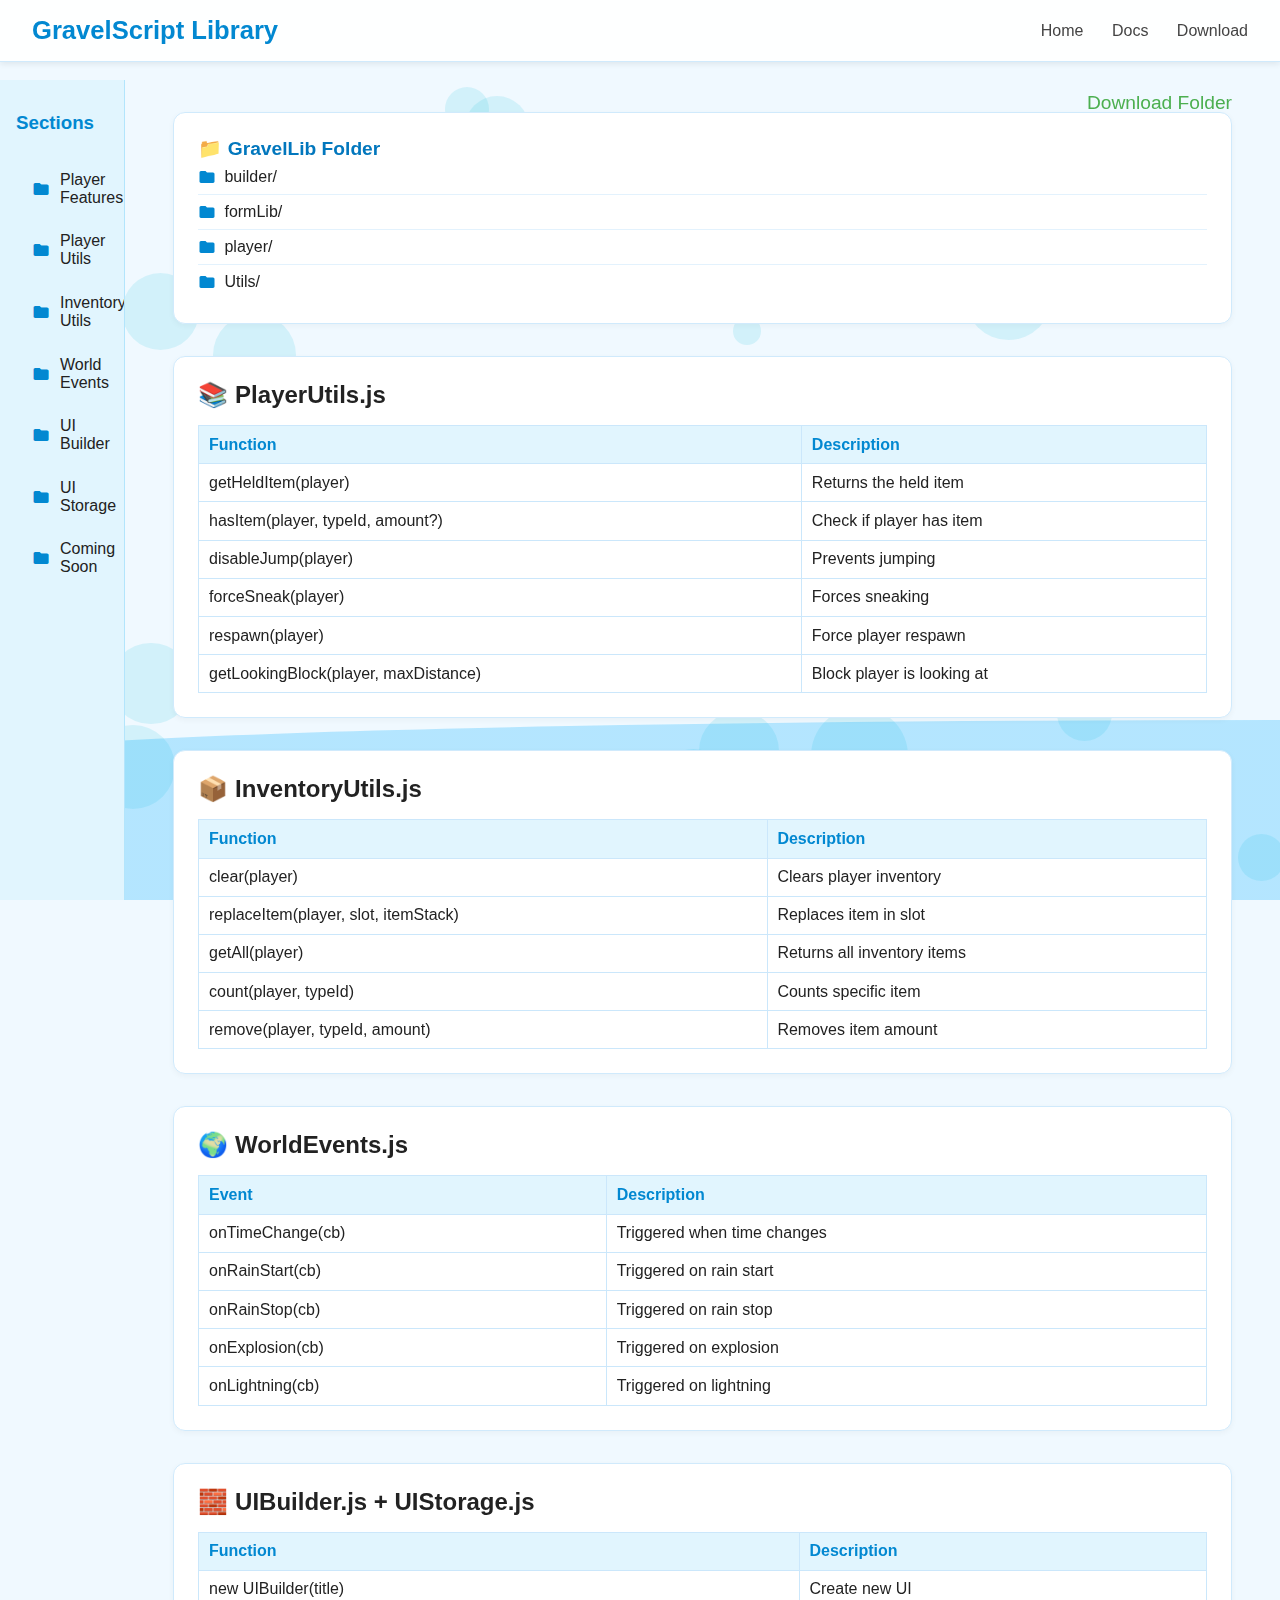
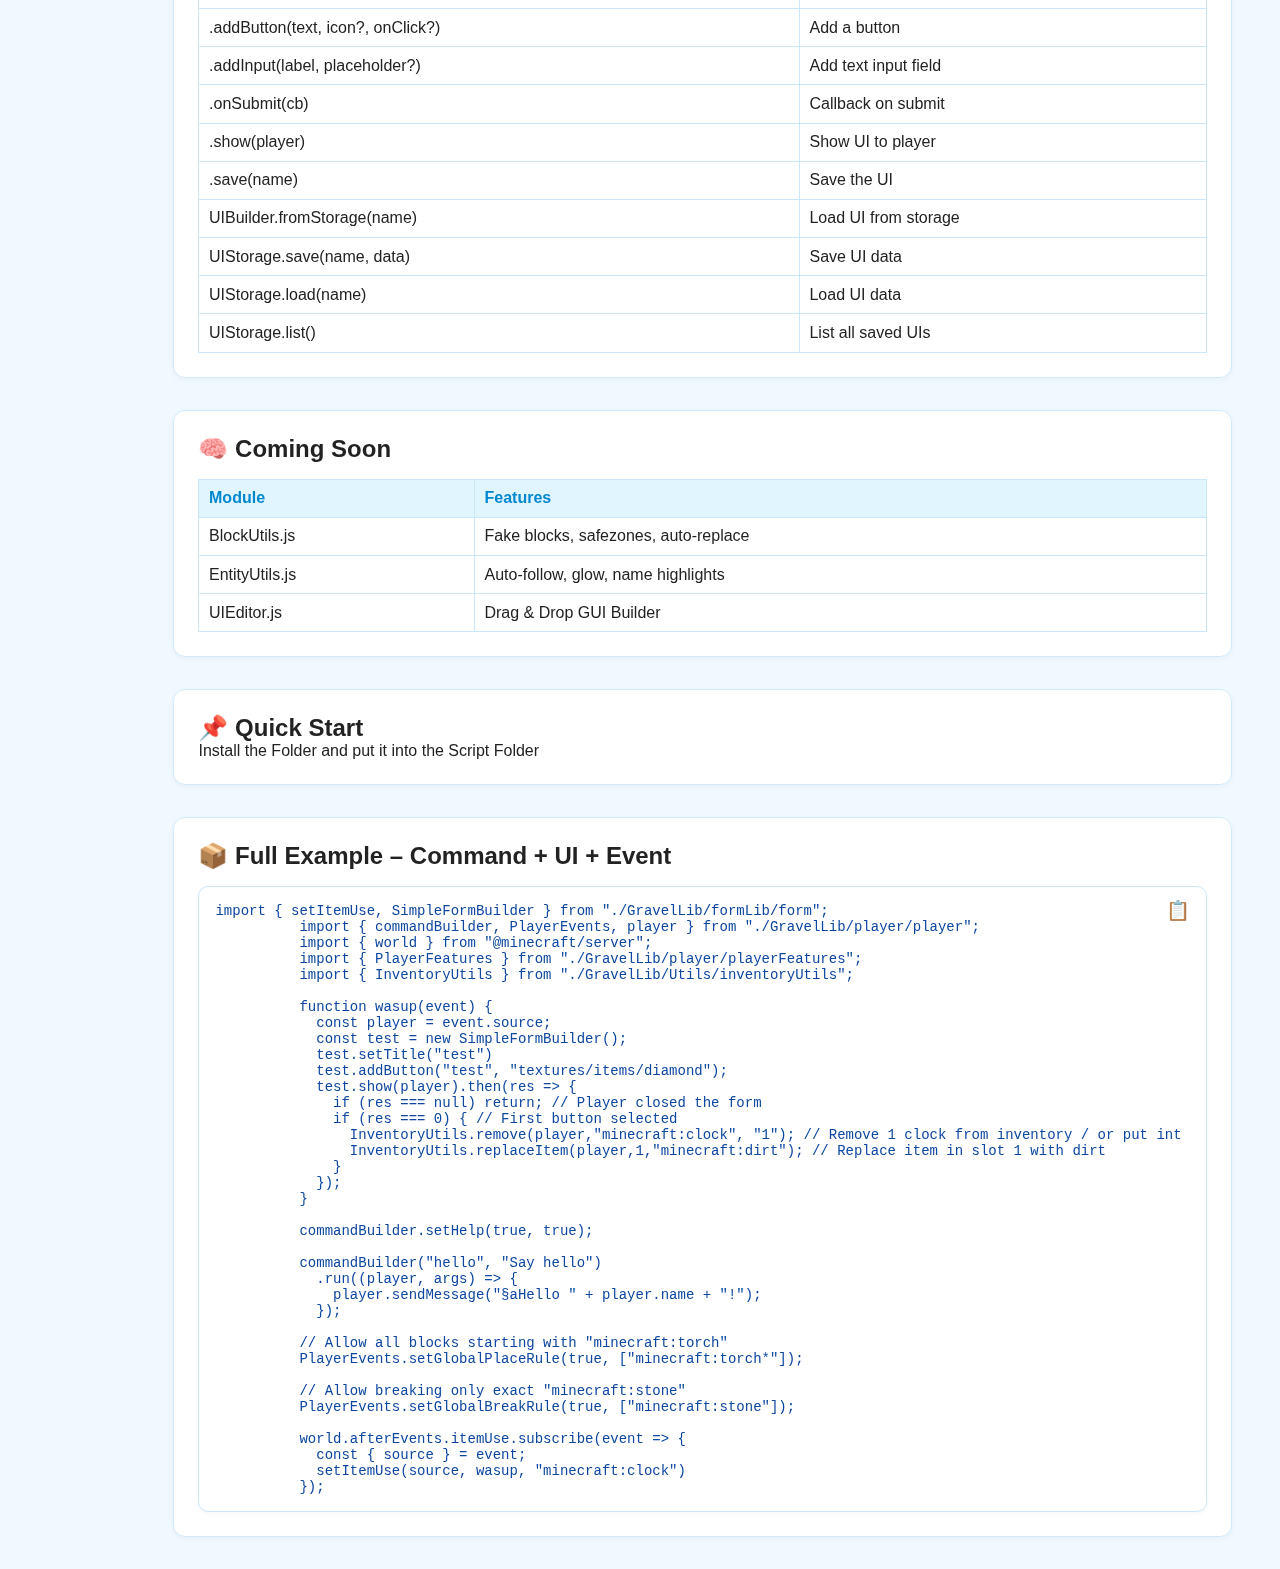
==== index.html @ 739c8660 "Add files via upload" ====
<!DOCTYPE html>
<html lang="en">
<head>
  <meta charset="UTF-8" />
  <meta name="viewport" content="width=device-width, initial-scale=1.0" />
  <title>GravelScript Docs</title>
  <link href="https://fonts.googleapis.com/icon?family=Material+Icons" rel="stylesheet">
  <style>
* {
  margin: 0;
  padding: 0;
  box-sizing: border-box;
}
body {
  font-family: 'Segoe UI', sans-serif;
  background: #f0f9ff;
  color: #222;
  overflow-x: hidden;
  position: relative;
}
body::after {
  content: "";
  position: fixed;
  bottom: 0;
  left: 0;
  height: 180px;
  width: 200%;
  background: radial-gradient(circle at 50% 0%, #00aeff 15%, #00aeff 70%);
  animation: waveLoopReverse 18s linear infinite;
  z-index: 0;
  opacity: 0.25;
  pointer-events: none;
}

@keyframes waveLoopReverse {
  0% { transform: translateX(0); }
  100% { transform: translateX(-50%); }
}

body::before {
  top: 0;
  border-bottom-left-radius: 100% 40%;
  border-bottom-right-radius: 100% 40%;
}
body::after {
  bottom: 0;
  border-top-left-radius: 100% 40%;
  border-top-right-radius: 100% 40%;
  animation-direction: reverse;
}

@keyframes waveMove {
  0% { transform: translateX(0); }
  100% { transform: translateX(-100%); }
}

header {
  position: fixed;
  width: 100%;
  top: 0;
  left: 0;
  z-index: 1000;
  background: #ffffffee;
  backdrop-filter: blur(12px);
  display: flex;
  justify-content: space-between;
  align-items: center;
  padding: 1rem 2rem;
  box-shadow: 0 2px 6px rgba(0,0,0,0.08);
  border-bottom: 1px solid #d0eafc;
}
header h1 {
  font-size: 1.6rem;
  color: #0288d1;
}
nav a {
  color: #444;
  margin-left: 1.5rem;
  text-decoration: none;
  font-weight: 500;
}
nav a:hover {
  color: #0288d1;
}
.layout {
  display: flex;
  margin-top: 80px;
  position: relative;
  z-index: 1;
}
.sidebar {
  width: 260px;
  background: #e1f5fe;
  padding: 2rem 1rem;
  border-right: 1px solid #b3e5fc;
  height: calc(100vh - 80px);
  position: sticky;
  top: 80px;
  overflow-y: auto;
}
.sidebar h3 {
  color: #0288d1;
  margin-bottom: 1.5rem;
}
.sidebar ul {
  list-style: none;
}
.sidebar li {
  padding: 0.8rem 1rem;
  border-radius: 8px;
  cursor: pointer;
  display: flex;
  align-items: center;
  gap: 10px;
  transition: background 0.2s;
}
.sidebar li:hover {
  background: #b3e5fc;
  color: #01579b;
}
.material-icons {
  font-size: 18px;
  color: #0288d1;
}
.content {
  flex: 1;
  padding: 2rem 3rem;
  display: grid;
  gap: 2rem;
}
.repo-box, .docs-section {
  background: #ffffff;
  border: 1px solid #d0eafc;
  border-radius: 12px;
  padding: 1.5rem;
  box-shadow: 0 2px 6px rgba(0,0,0,0.04);
}
.repo-header h2 {
  font-size: 1.2rem;
  color: #0277bd;
}
.entry {
  display: flex;
  justify-content: space-between;
  align-items: center;
  padding: 0.5rem 0;
  border-bottom: 1px solid #e3f2fd;
}
.entry:last-child {
  border-bottom: none;
}
.entry span {
  display: flex;
  align-items: center;
  gap: 8px;
}
.entry i {
  color: #0288d1;
}

.download {
  background: linear-gradient(to right, #29b6f6, #0288d1);
  color: white;
  border: none;
  border-radius: 6px;
  padding: 0.5rem 1rem;
  font-weight: bold;
  cursor: pointer;
}
.download:hover {
  background: linear-gradient(to right, #0288d1, #29b6f6);
}
table {
  width: 100%;
  border-collapse: collapse;
  margin-top: 1rem;
}
table, th, td {
  border: 1px solid #cbe7fb;
}
th, td {
  padding: 0.6rem;
  text-align: left;
}
th {
  background: #e1f5fe;
  color: #0288d1;
}
.code-box {
  background: #ffffff;
  border: 1px solid #cbe7fb;
  border-radius: 10px;
  padding: 1rem;
  margin-top: 1rem;
  font-family: Consolas, monospace;
  overflow-x: auto;
  position: relative;
  box-shadow: 0 2px 5px rgba(0,0,0,0.03);
}

.code-box code {
  font-size: 14px;
  color: #0d47a1;
}

.copy-btn,
.download-btn {
  position: absolute;
  top: 0.5rem;
  background: transparent;
  border: none;
  font-size: 1.2rem;
  cursor: pointer;
  padding: 4px 8px;
  border-radius: 4px;
  transition: background 0.2s ease, color 0.2s ease;
}

.copy-btn {
  right: 0.5rem;
  color: #0288d1;
}

.copy-btn:hover {
  background: #e0f7fa;
  color: #01579b;
}

.download-btn {
  right: 2.5rem;
  color: #4caf50;
}

.download-btn:hover {
  background: #e8f5e9;
  color: #2e7d32;
}

.bubble {
  position: absolute;
  border-radius: 50%;
  background: rgba(0, 188, 212, 0.12);
  animation: float 30s infinite ease-in-out;
  pointer-events: none;
  z-index: 0;
}
@keyframes float {
  0% { transform: translateY(0) scale(1); opacity: 0.1; }
  50% { transform: translateY(-300px) scale(1.1); opacity: 0.3; }
  100% { transform: translateY(0) scale(1); opacity: 0.1; }
}

  </style>
</head>
<body>
    <script>
        function copyToClipboard(text) {
          navigator.clipboard.writeText(text).then(() => {
            alert("Copied to clipboard");
          });
        }
      </script>
      
  <header>
    <h1>GravelScript Library</h1>
    <nav>
      <a href="#">Home</a>
      <a href="#">Docs</a>
      <a href="#">Download</a>
    </nav>
  </header>
  <div class="layout">
    <aside class="sidebar">
      <h3>Sections</h3>
      <ul>
        <li><i class="material-icons">folder</i> Player Features</li>
        <li><i class="material-icons">folder</i> Player Utils</li>
        <li><i class="material-icons">folder</i> Inventory Utils</li>
        <li><i class="material-icons">folder</i> World Events</li>
        <li><i class="material-icons">folder</i> UI Builder</li>
        <li><i class="material-icons">folder</i> UI Storage</li>
        <li><i class="material-icons">folder</i> Coming Soon</li>
      </ul>
    </aside>
    <main class="content">
      <section class="repo-box">
        <div class="repo-header">
          <h2>📁 GravelLib Folder</h2>
          <a href="./GravelLib.zip" download><button class="download-btn">Download Folder</button></a>
        </div>
        <div class="entry"><span><i class="material-icons">folder</i> builder/</span></div>
        <div class="entry"><span><i class="material-icons">folder</i> formLib/</span></div>
        <div class="entry"><span><i class="material-icons">folder</i> player/</span></div>
        <div class="entry"><span><i class="material-icons">folder</i> Utils/</span></div>
       
      </section>
      <section class="docs-section">
        <h2>📚 PlayerUtils.js</h2>
        <table>
          <tr><th>Function</th><th>Description</th></tr>
          <tr><td>getHeldItem(player)</td><td>Returns the held item</td></tr>
          <tr><td>hasItem(player, typeId, amount?)</td><td>Check if player has item</td></tr>
          <tr><td>disableJump(player)</td><td>Prevents jumping</td></tr>
          <tr><td>forceSneak(player)</td><td>Forces sneaking</td></tr>
          <tr><td>respawn(player)</td><td>Force player respawn</td></tr>
          <tr><td>getLookingBlock(player, maxDistance)</td><td>Block player is looking at</td></tr>
        </table>
      </section>

      <section class="docs-section">
        <h2>📦 InventoryUtils.js</h2>
        <table>
          <tr><th>Function</th><th>Description</th></tr>
          <tr><td>clear(player)</td><td>Clears player inventory</td></tr>
          <tr><td>replaceItem(player, slot, itemStack)</td><td>Replaces item in slot</td></tr>
          <tr><td>getAll(player)</td><td>Returns all inventory items</td></tr>
          <tr><td>count(player, typeId)</td><td>Counts specific item</td></tr>
          <tr><td>remove(player, typeId, amount)</td><td>Removes item amount</td></tr>
        </table>
      </section>

      <section class="docs-section">
        <h2>🌍 WorldEvents.js</h2>
        <table>
          <tr><th>Event</th><th>Description</th></tr>
          <tr><td>onTimeChange(cb)</td><td>Triggered when time changes</td></tr>
          <tr><td>onRainStart(cb)</td><td>Triggered on rain start</td></tr>
          <tr><td>onRainStop(cb)</td><td>Triggered on rain stop</td></tr>
          <tr><td>onExplosion(cb)</td><td>Triggered on explosion</td></tr>
          <tr><td>onLightning(cb)</td><td>Triggered on lightning</td></tr>
        </table>
      </section>

      <section class="docs-section">
        <h2>🧱 UIBuilder.js + UIStorage.js</h2>
        <table>
          <tr><th>Function</th><th>Description</th></tr>
          <tr><td>new UIBuilder(title)</td><td>Create new UI</td></tr>
          <tr><td>.addButton(text, icon?, onClick?)</td><td>Add a button</td></tr>
          <tr><td>.addInput(label, placeholder?)</td><td>Add text input field</td></tr>
          <tr><td>.onSubmit(cb)</td><td>Callback on submit</td></tr>
          <tr><td>.show(player)</td><td>Show UI to player</td></tr>
          <tr><td>.save(name)</td><td>Save the UI</td></tr>
          <tr><td>UIBuilder.fromStorage(name)</td><td>Load UI from storage</td></tr>
          <tr><td>UIStorage.save(name, data)</td><td>Save UI data</td></tr>
          <tr><td>UIStorage.load(name)</td><td>Load UI data</td></tr>
          <tr><td>UIStorage.list()</td><td>List all saved UIs</td></tr>
        </table>
      </section>

      <section class="docs-section">
        <h2>🧠 Coming Soon</h2>
        <table>
          <tr><th>Module</th><th>Features</th></tr>
          <tr><td>BlockUtils.js</td><td>Fake blocks, safezones, auto-replace</td></tr>
          <tr><td>EntityUtils.js</td><td>Auto-follow, glow, name highlights</td></tr>
          <tr><td>UIEditor.js</td><td>Drag & Drop GUI Builder</td></tr>
        </table>
      </section>

      <section class="docs-section">
        <h2>📌 Quick Start</h2>
        <p>Install the Folder and put it into the Script Folder</p>
      </section>
        <section class="docs-section">
            <h2>📦 Full Example – Command + UI + Event</h2>
            <div class="code-box">
              <button class="copy-btn" onclick="copyToClipboard(document.getElementById('code-full-example').innerText)">📋</button>
              <pre><code id="code-full-example" class="language-javascript">import { setItemUse, SimpleFormBuilder } from "./GravelLib/formLib/form";
          import { commandBuilder, PlayerEvents, player } from "./GravelLib/player/player";
          import { world } from "@minecraft/server";
          import { PlayerFeatures } from "./GravelLib/player/playerFeatures";
          import { InventoryUtils } from "./GravelLib/Utils/inventoryUtils";
          
          function wasup(event) {
            const player = event.source; 
            const test = new SimpleFormBuilder();
            test.setTitle("test")
            test.addButton("test", "textures/items/diamond");
            test.show(player).then(res => {
              if (res === null) return; // Player closed the form
              if (res === 0) { // First button selected
                InventoryUtils.remove(player,"minecraft:clock", "1"); // Remove 1 clock from inventory / or put int 
                InventoryUtils.replaceItem(player,1,"minecraft:dirt"); // Replace item in slot 1 with dirt
              }
            });
          }
          
          commandBuilder.setHelp(true, true);
          
          commandBuilder("hello", "Say hello")
            .run((player, args) => {
              player.sendMessage("§aHello " + player.name + "!");
            });
          
          // Allow all blocks starting with "minecraft:torch"
          PlayerEvents.setGlobalPlaceRule(true, ["minecraft:torch*"]);
          
          // Allow breaking only exact "minecraft:stone"
          PlayerEvents.setGlobalBreakRule(true, ["minecraft:stone"]);
          
          world.afterEvents.itemUse.subscribe(event => {
            const { source } = event;
            setItemUse(source, wasup, "minecraft:clock")
          });</code></pre>
            </div>
          </section>
          
      <!-- Weitere Sections folgen -->
    </main>
  </div>
  <script>
    for (let i = 0; i < 30; i++) {
      const bubble = document.createElement('div');
      bubble.className = 'bubble';
      bubble.style.width = bubble.style.height = Math.random() * 80 + 20 + 'px';
      bubble.style.left = Math.random() * 100 + '%';
      bubble.style.top = Math.random() * 100 + 'vh';
      document.body.appendChild(bubble);
    }
  </script>
</body>
</html>
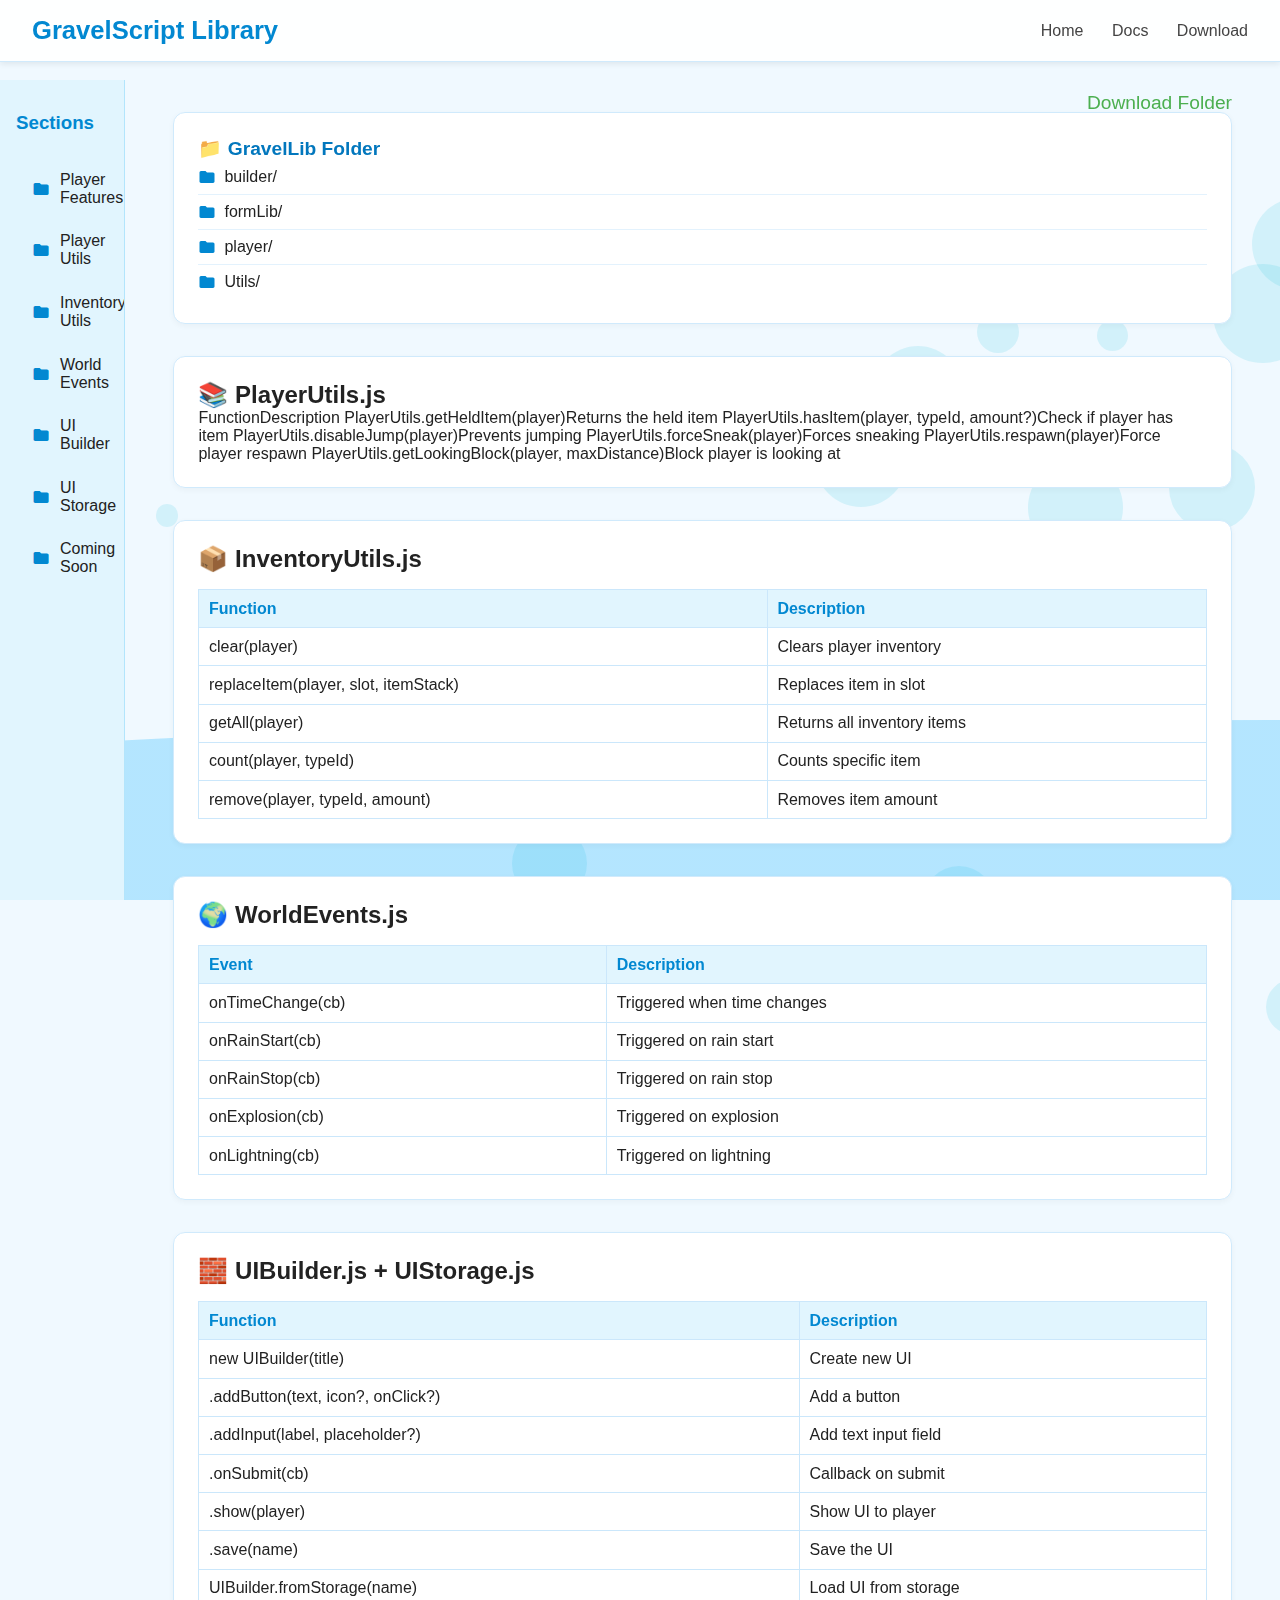
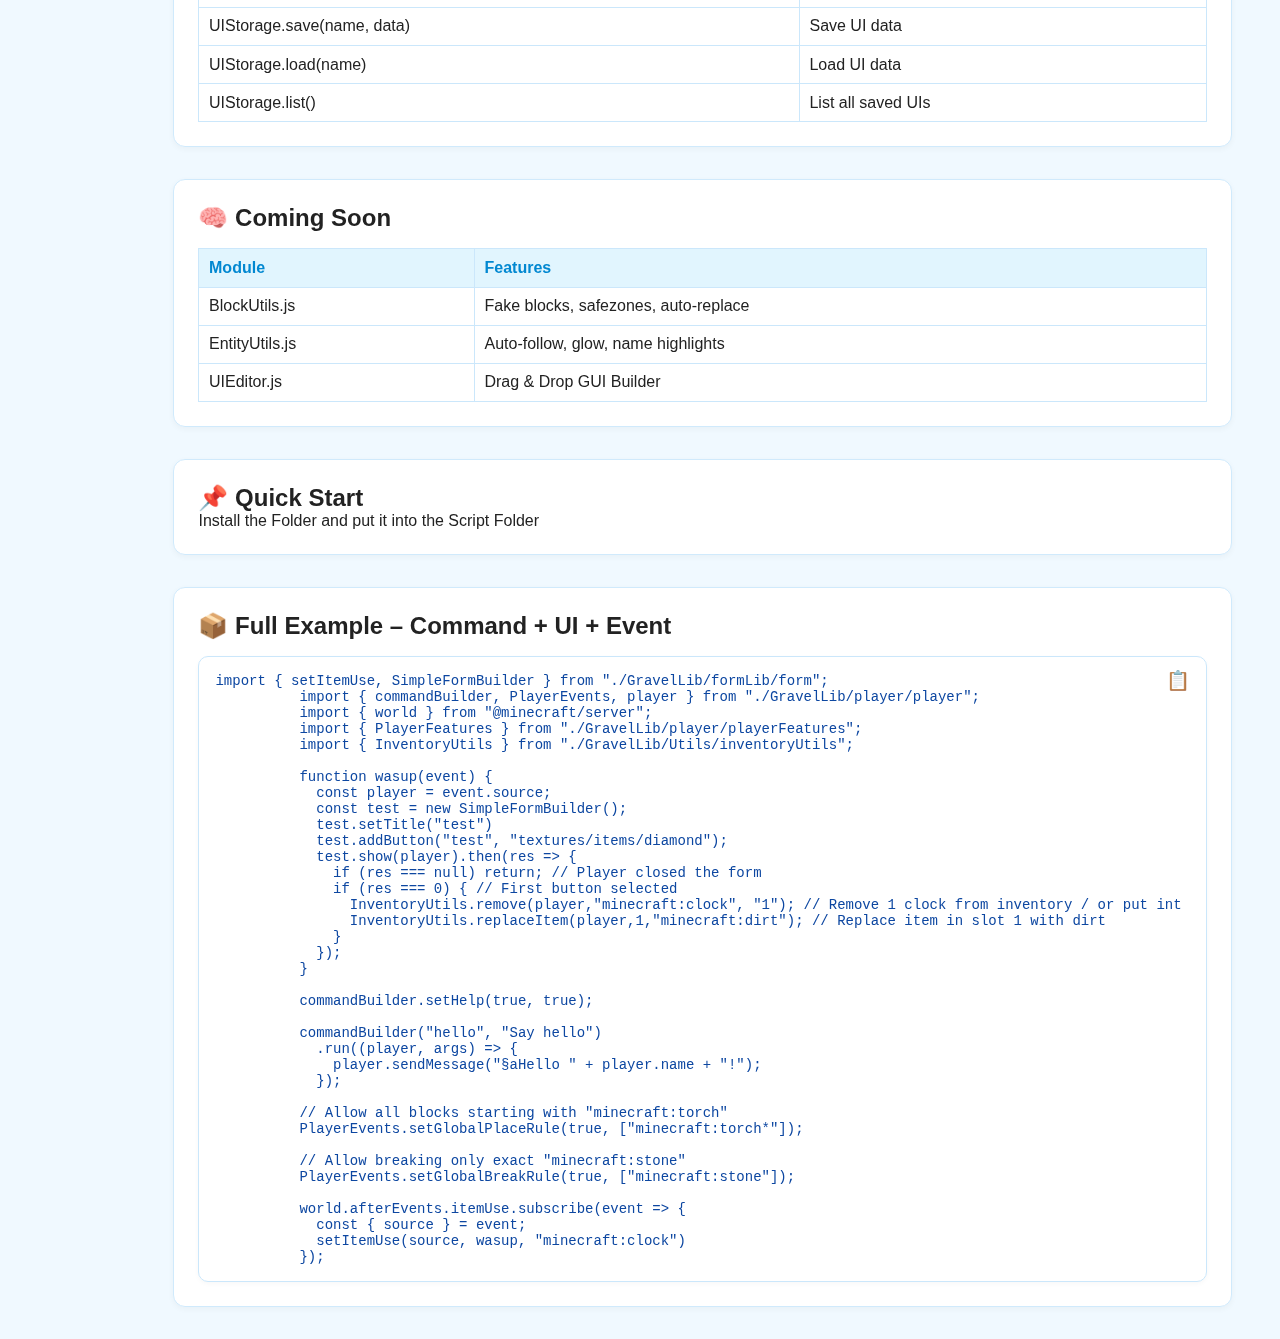
==== commit bddd97fa: "Update index.html" ====
--- a/index.html
+++ b/index.html
@@ -296,15 +296,13 @@
       </section>
       <section class="docs-section">
         <h2>📚 PlayerUtils.js</h2>
-        <table>
-          <tr><th>Function</th><th>Description</th></tr>
-          <tr><td>getHeldItem(player)</td><td>Returns the held item</td></tr>
-          <tr><td>hasItem(player, typeId, amount?)</td><td>Check if player has item</td></tr>
-          <tr><td>disableJump(player)</td><td>Prevents jumping</td></tr>
-          <tr><td>forceSneak(player)</td><td>Forces sneaking</td></tr>
-          <tr><td>respawn(player)</td><td>Force player respawn</td></tr>
-          <tr><td>getLookingBlock(player, maxDistance)</td><td>Block player is looking at</td></tr>
-        </table>
+ <tr><th>Function</th><th>Description</th></tr>
+          <tr><td>PlayerUtils.getHeldItem(player)</td><td>Returns the held item</td></tr>
+          <tr><td>PlayerUtils.hasItem(player, typeId, amount?)</td><td>Check if player has item</td></tr>
+          <tr><td>PlayerUtils.disableJump(player)</td><td>Prevents jumping</td></tr>
+          <tr><td>PlayerUtils.forceSneak(player)</td><td>Forces sneaking</td></tr>
+          <tr><td>PlayerUtils.respawn(player)</td><td>Force player respawn</td></tr>
+          <tr><td>PlayerUtils.getLookingBlock(player, maxDistance)</td><td>Block player is looking at</td></tr>
       </section>
 
       <section class="docs-section">
@@ -420,4 +418,4 @@
     }
   </script>
 </body>
-</html>+</html>
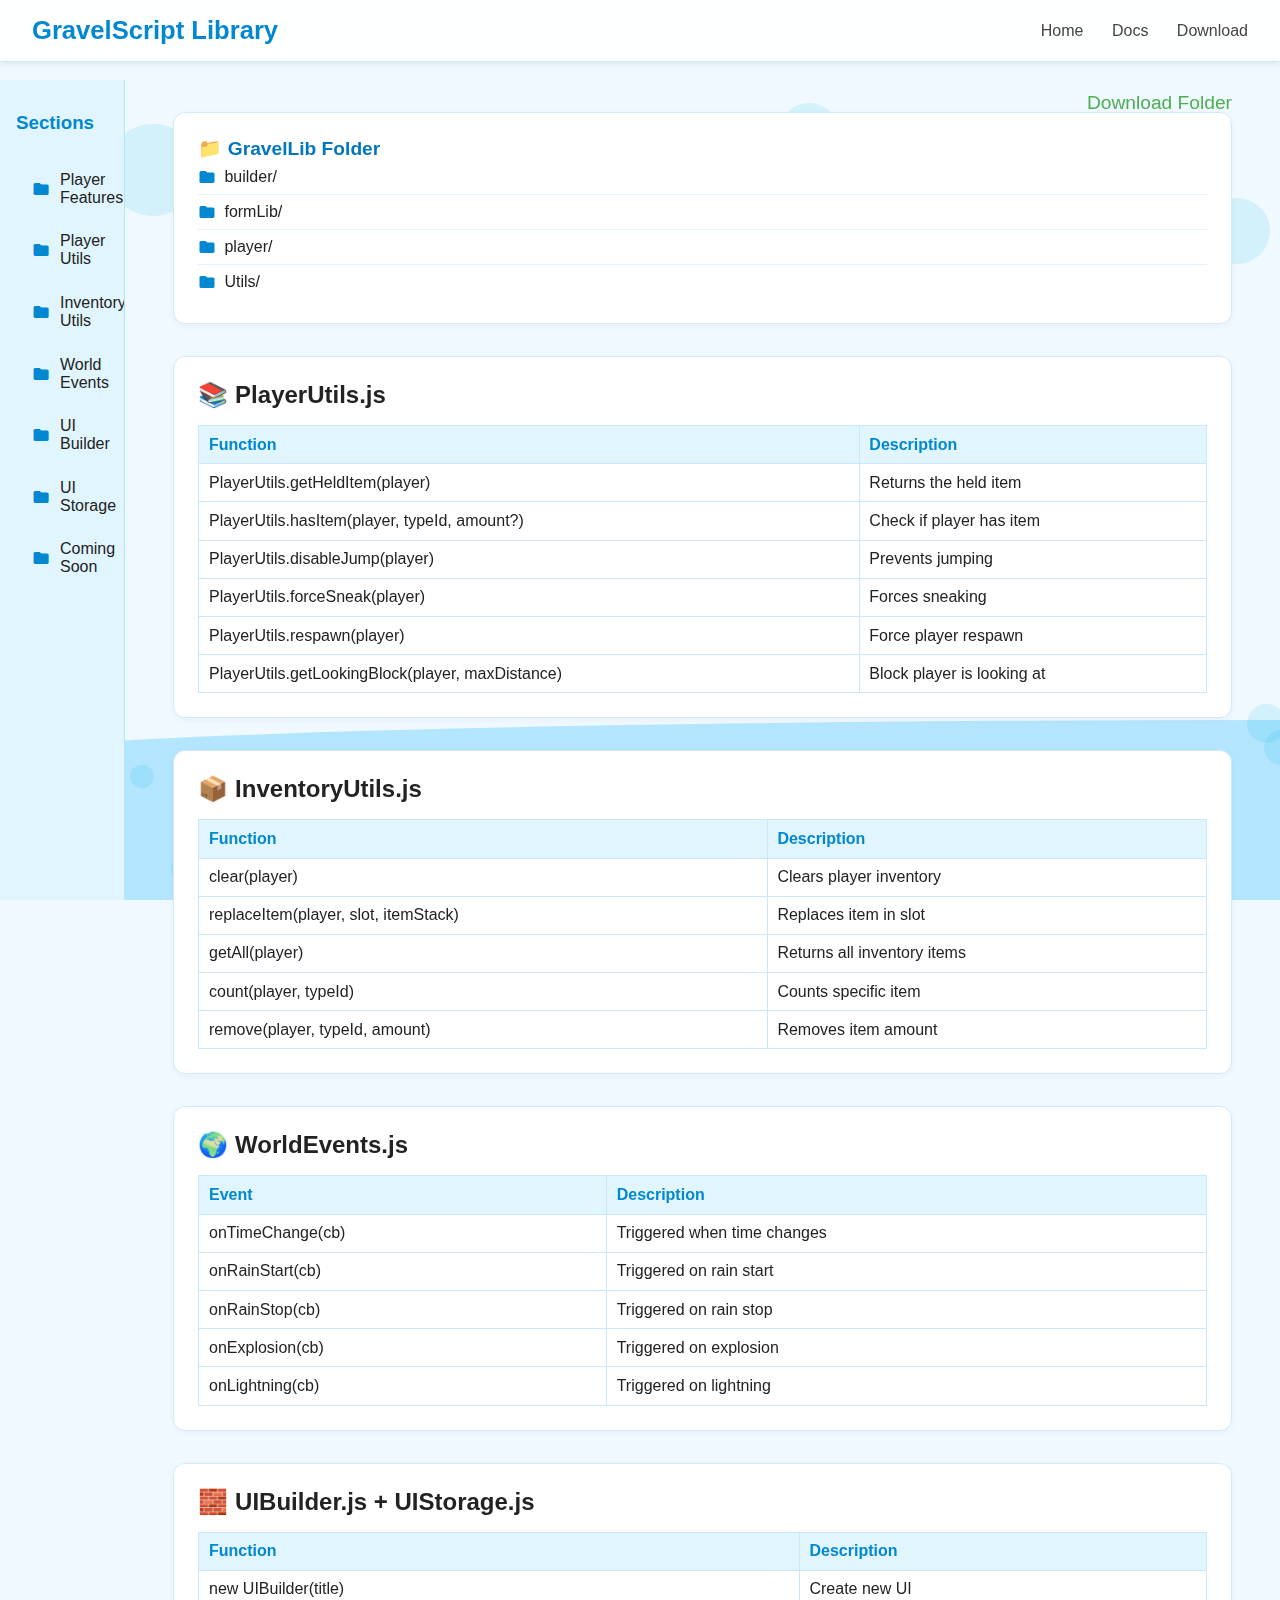
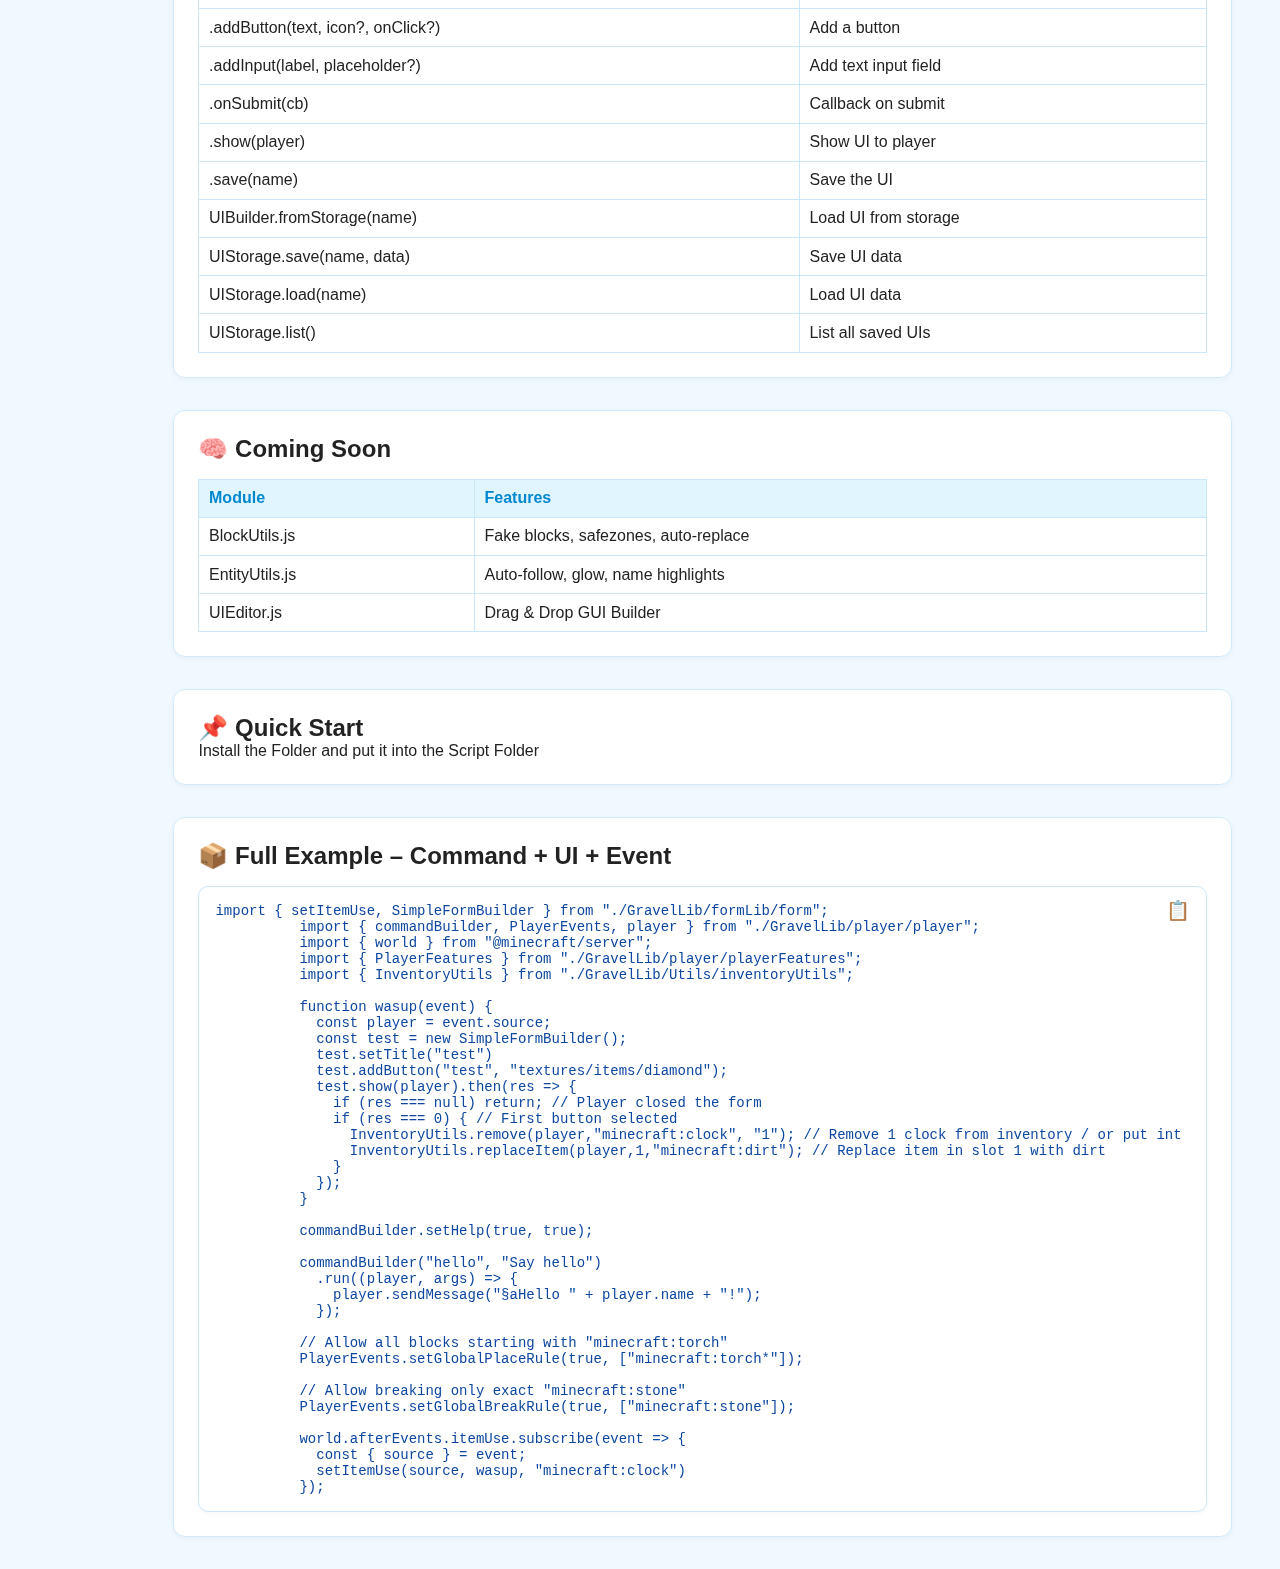
==== commit becb3fe5: "Update index.html" ====
--- a/index.html
+++ b/index.html
@@ -296,13 +296,15 @@
       </section>
       <section class="docs-section">
         <h2>📚 PlayerUtils.js</h2>
- <tr><th>Function</th><th>Description</th></tr>
+        <table>
+          <tr><th>Function</th><th>Description</th></tr>
           <tr><td>PlayerUtils.getHeldItem(player)</td><td>Returns the held item</td></tr>
           <tr><td>PlayerUtils.hasItem(player, typeId, amount?)</td><td>Check if player has item</td></tr>
           <tr><td>PlayerUtils.disableJump(player)</td><td>Prevents jumping</td></tr>
           <tr><td>PlayerUtils.forceSneak(player)</td><td>Forces sneaking</td></tr>
           <tr><td>PlayerUtils.respawn(player)</td><td>Force player respawn</td></tr>
           <tr><td>PlayerUtils.getLookingBlock(player, maxDistance)</td><td>Block player is looking at</td></tr>
+        </table>
       </section>
 
       <section class="docs-section">
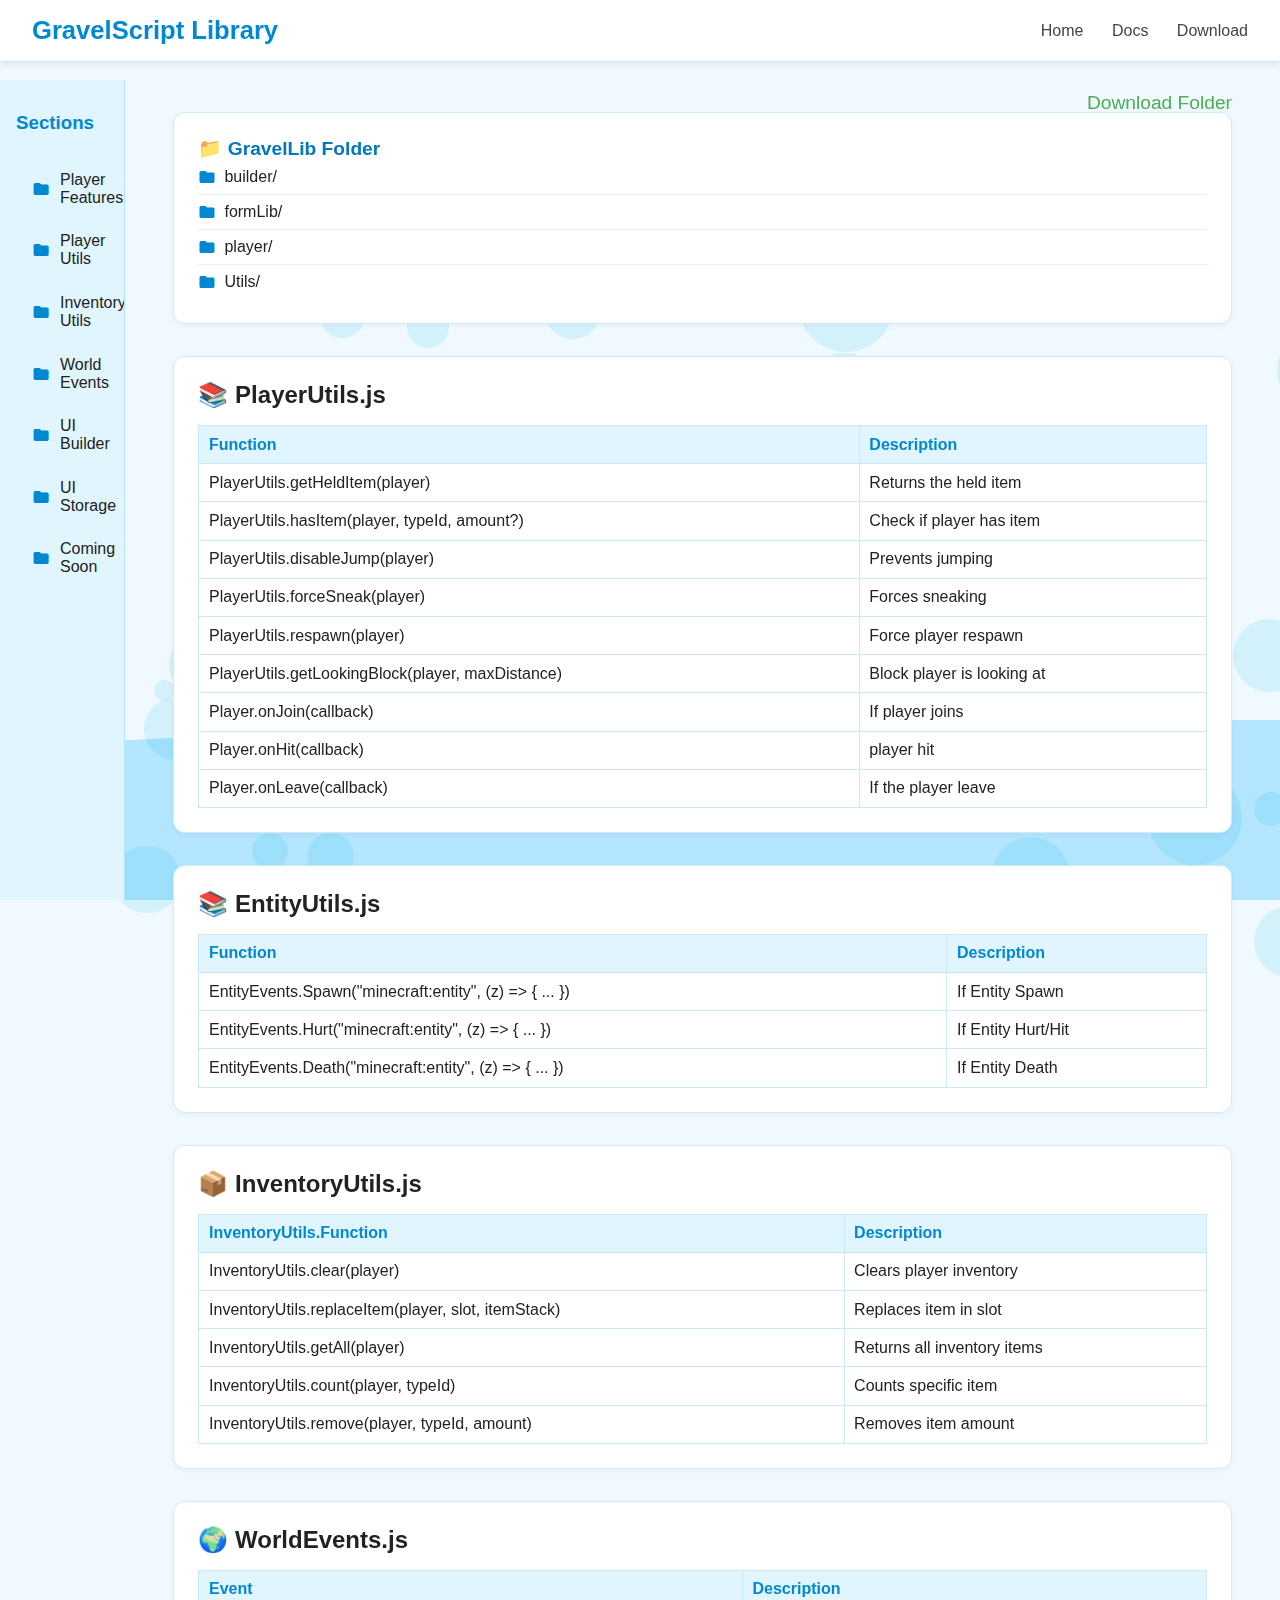
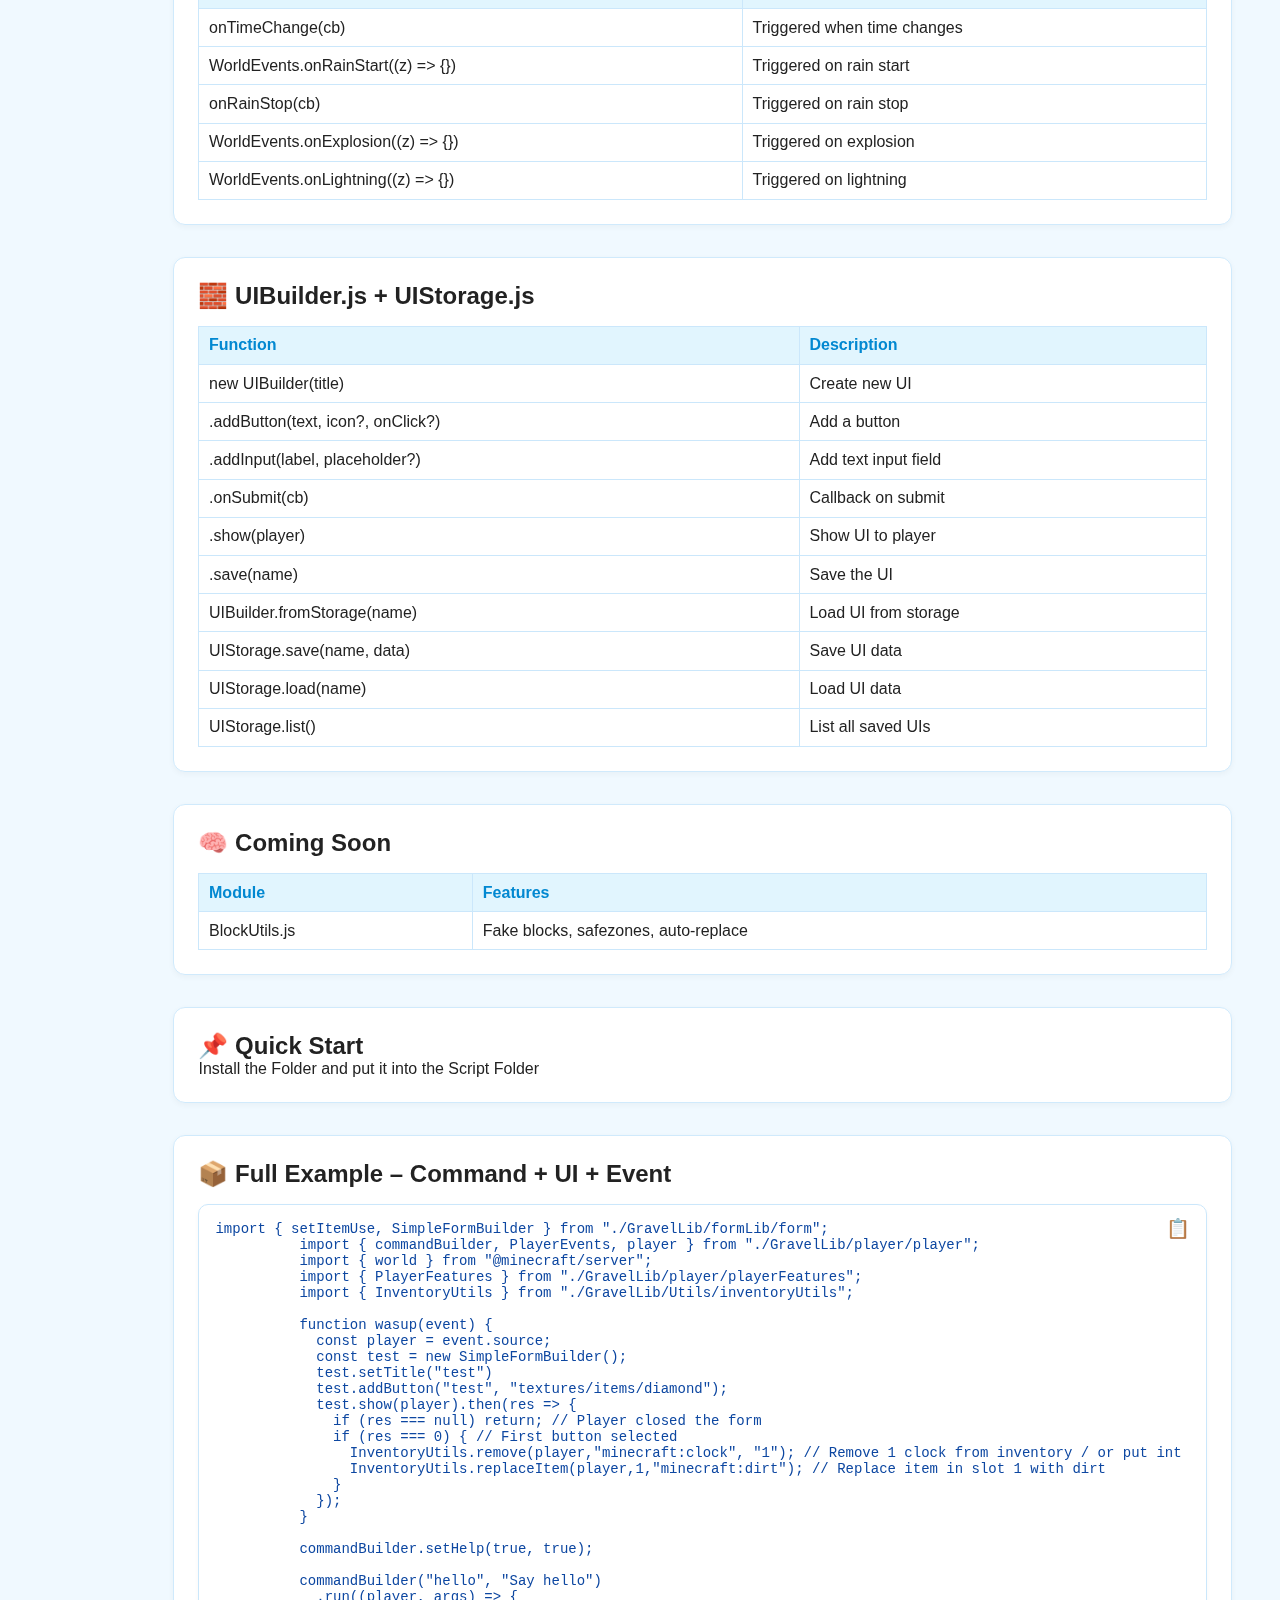
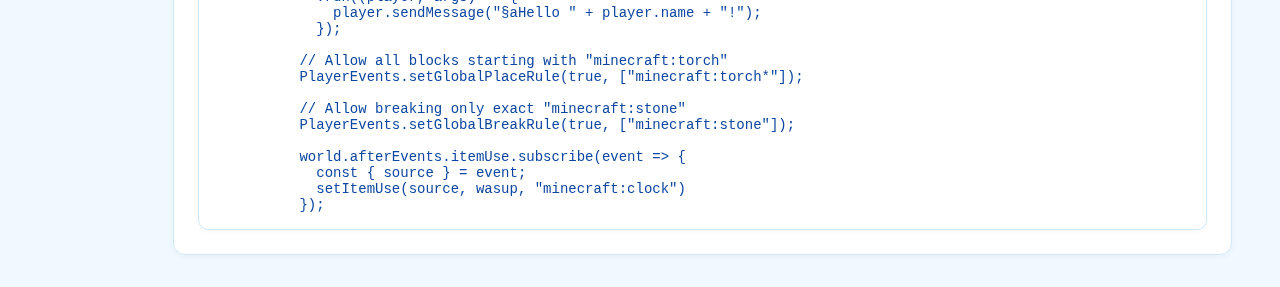
==== commit f3d86dc8: "Update index.html" ====
--- a/index.html
+++ b/index.html
@@ -248,6 +248,23 @@
   0% { transform: translateY(0) scale(1); opacity: 0.1; }
   50% { transform: translateY(-300px) scale(1.1); opacity: 0.3; }
   100% { transform: translateY(0) scale(1); opacity: 0.1; }
+}
+@media (max-width: 480px) {
+  .code-box {
+    padding-top: 3rem;
+  }
+
+  .copy-btn,
+  .download-btn {
+    top: 0.3rem;
+    right: unset;
+    left: 0.5rem;
+    margin-top: 0.3rem;
+    font-size: 1rem;
+    position: relative;
+    display: inline-block;
+    margin-right: 0.5rem;
+  }
 }
 
   </style>
@@ -304,18 +321,29 @@
           <tr><td>PlayerUtils.forceSneak(player)</td><td>Forces sneaking</td></tr>
           <tr><td>PlayerUtils.respawn(player)</td><td>Force player respawn</td></tr>
           <tr><td>PlayerUtils.getLookingBlock(player, maxDistance)</td><td>Block player is looking at</td></tr>
-        </table>
-      </section>
-
+          <tr><td>Player.onJoin(callback)</td><td>If player joins</td></tr>
+          <tr><td>Player.onHit(callback)</td><td>player hit</td></tr>
+          <tr><td>Player.onLeave(callback)</td><td>If the player leave</td></tr>
+        </table>
+      </section>
+      <section class="docs-section">
+        <h2>📚 EntityUtils.js</h2>
+        <table>
+          <tr><th>Function</th><th>Description</th></tr>
+          <tr><td>EntityEvents.Spawn("minecraft:entity", (z) => { ... })</td><td>If Entity Spawn</td></tr>
+          <tr><td>EntityEvents.Hurt("minecraft:entity", (z) => { ... })</td><td>If Entity Hurt/Hit</td></tr>
+          <tr><td>EntityEvents.Death("minecraft:entity", (z) => { ... })</td><td>If Entity Death</td></tr>
+        </table>
+      </section>
       <section class="docs-section">
         <h2>📦 InventoryUtils.js</h2>
         <table>
-          <tr><th>Function</th><th>Description</th></tr>
-          <tr><td>clear(player)</td><td>Clears player inventory</td></tr>
-          <tr><td>replaceItem(player, slot, itemStack)</td><td>Replaces item in slot</td></tr>
-          <tr><td>getAll(player)</td><td>Returns all inventory items</td></tr>
-          <tr><td>count(player, typeId)</td><td>Counts specific item</td></tr>
-          <tr><td>remove(player, typeId, amount)</td><td>Removes item amount</td></tr>
+          <tr><th>InventoryUtils.Function</th><th>Description</th></tr>
+          <tr><td>InventoryUtils.clear(player)</td><td>Clears player inventory</td></tr>
+          <tr><td>InventoryUtils.replaceItem(player, slot, itemStack)</td><td>Replaces item in slot</td></tr>
+          <tr><td>InventoryUtils.getAll(player)</td><td>Returns all inventory items</td></tr>
+          <tr><td>InventoryUtils.count(player, typeId)</td><td>Counts specific item</td></tr>
+          <tr><td>InventoryUtils.remove(player, typeId, amount)</td><td>Removes item amount</td></tr>
         </table>
       </section>
 
@@ -324,10 +352,10 @@
         <table>
           <tr><th>Event</th><th>Description</th></tr>
           <tr><td>onTimeChange(cb)</td><td>Triggered when time changes</td></tr>
-          <tr><td>onRainStart(cb)</td><td>Triggered on rain start</td></tr>
+          <tr><td>WorldEvents.onRainStart((z) => {})</td><td>Triggered on rain start</td></tr>
           <tr><td>onRainStop(cb)</td><td>Triggered on rain stop</td></tr>
-          <tr><td>onExplosion(cb)</td><td>Triggered on explosion</td></tr>
-          <tr><td>onLightning(cb)</td><td>Triggered on lightning</td></tr>
+          <tr><td>WorldEvents.onExplosion((z) => {})</td><td>Triggered on explosion</td></tr>
+          <tr><td>WorldEvents.onLightning((z) => {})</td><td>Triggered on lightning</td></tr>
         </table>
       </section>
 
@@ -353,8 +381,6 @@
         <table>
           <tr><th>Module</th><th>Features</th></tr>
           <tr><td>BlockUtils.js</td><td>Fake blocks, safezones, auto-replace</td></tr>
-          <tr><td>EntityUtils.js</td><td>Auto-follow, glow, name highlights</td></tr>
-          <tr><td>UIEditor.js</td><td>Drag & Drop GUI Builder</td></tr>
         </table>
       </section>
 
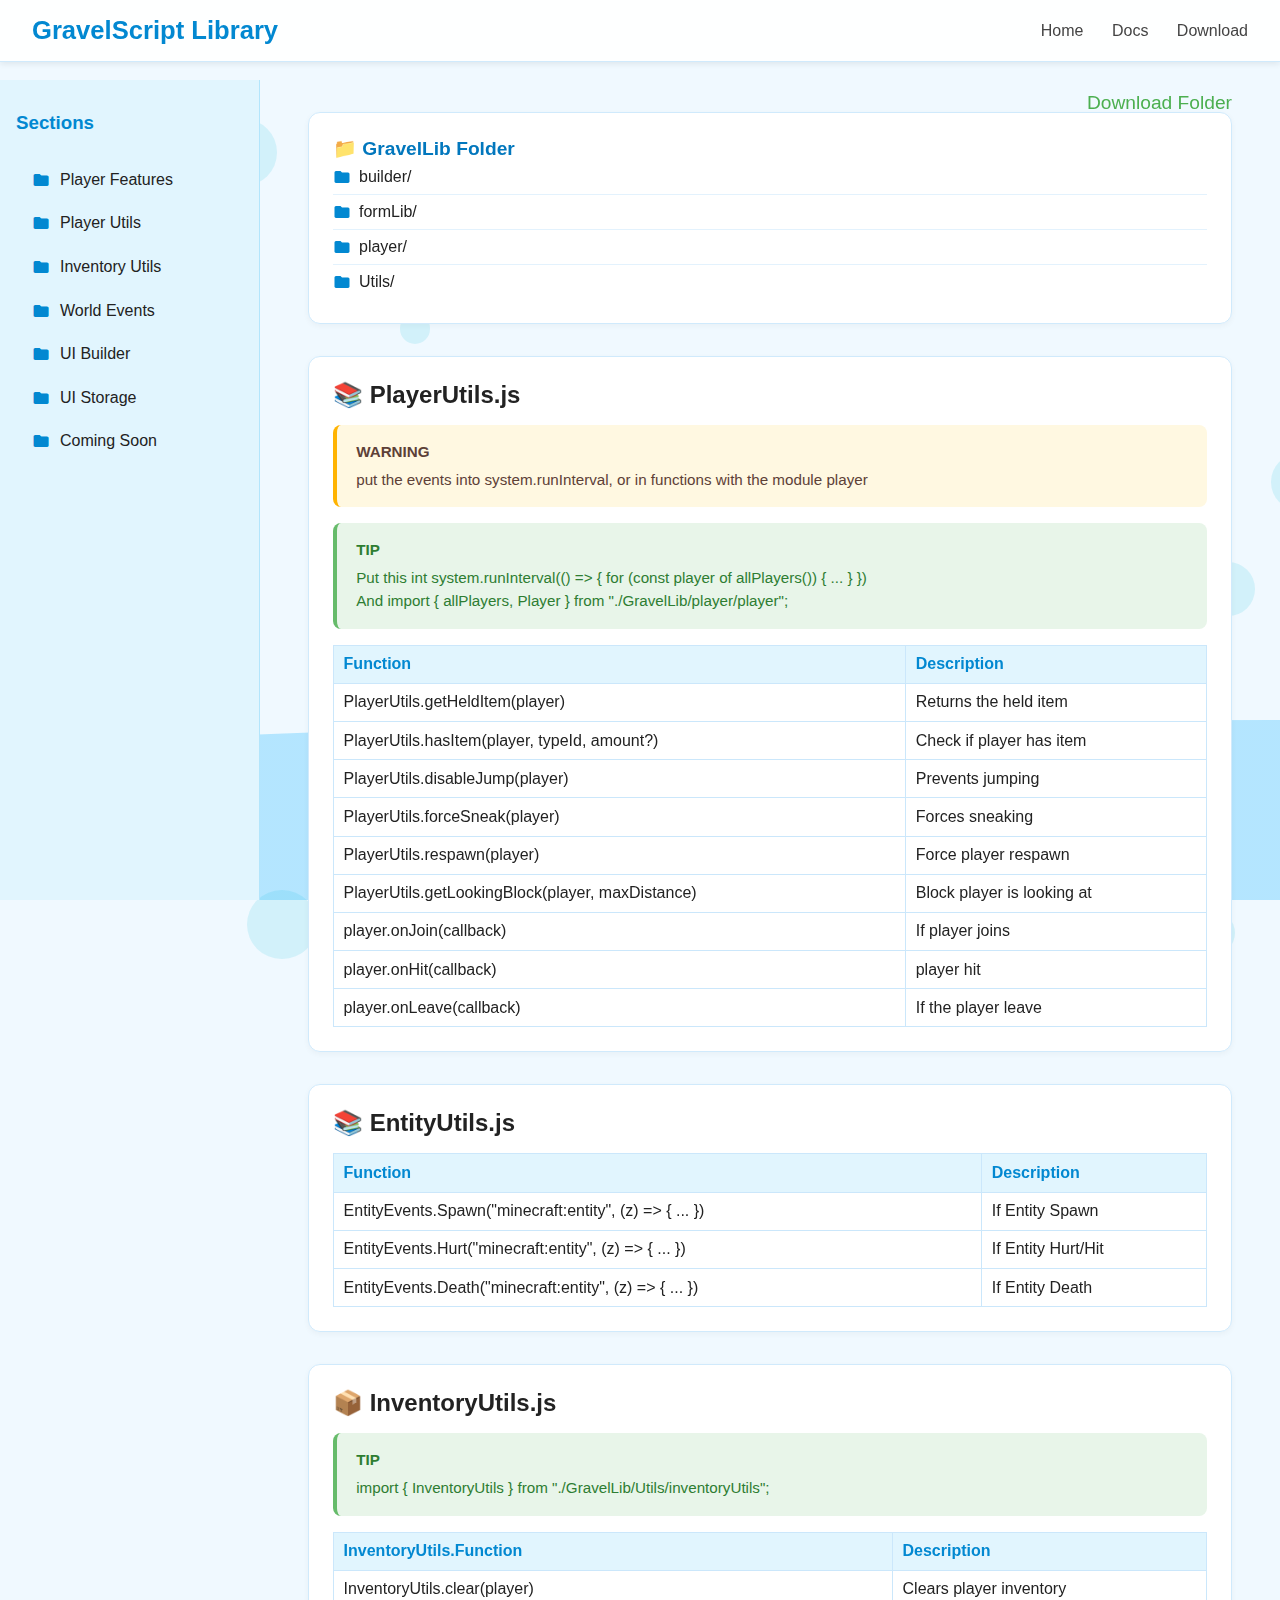
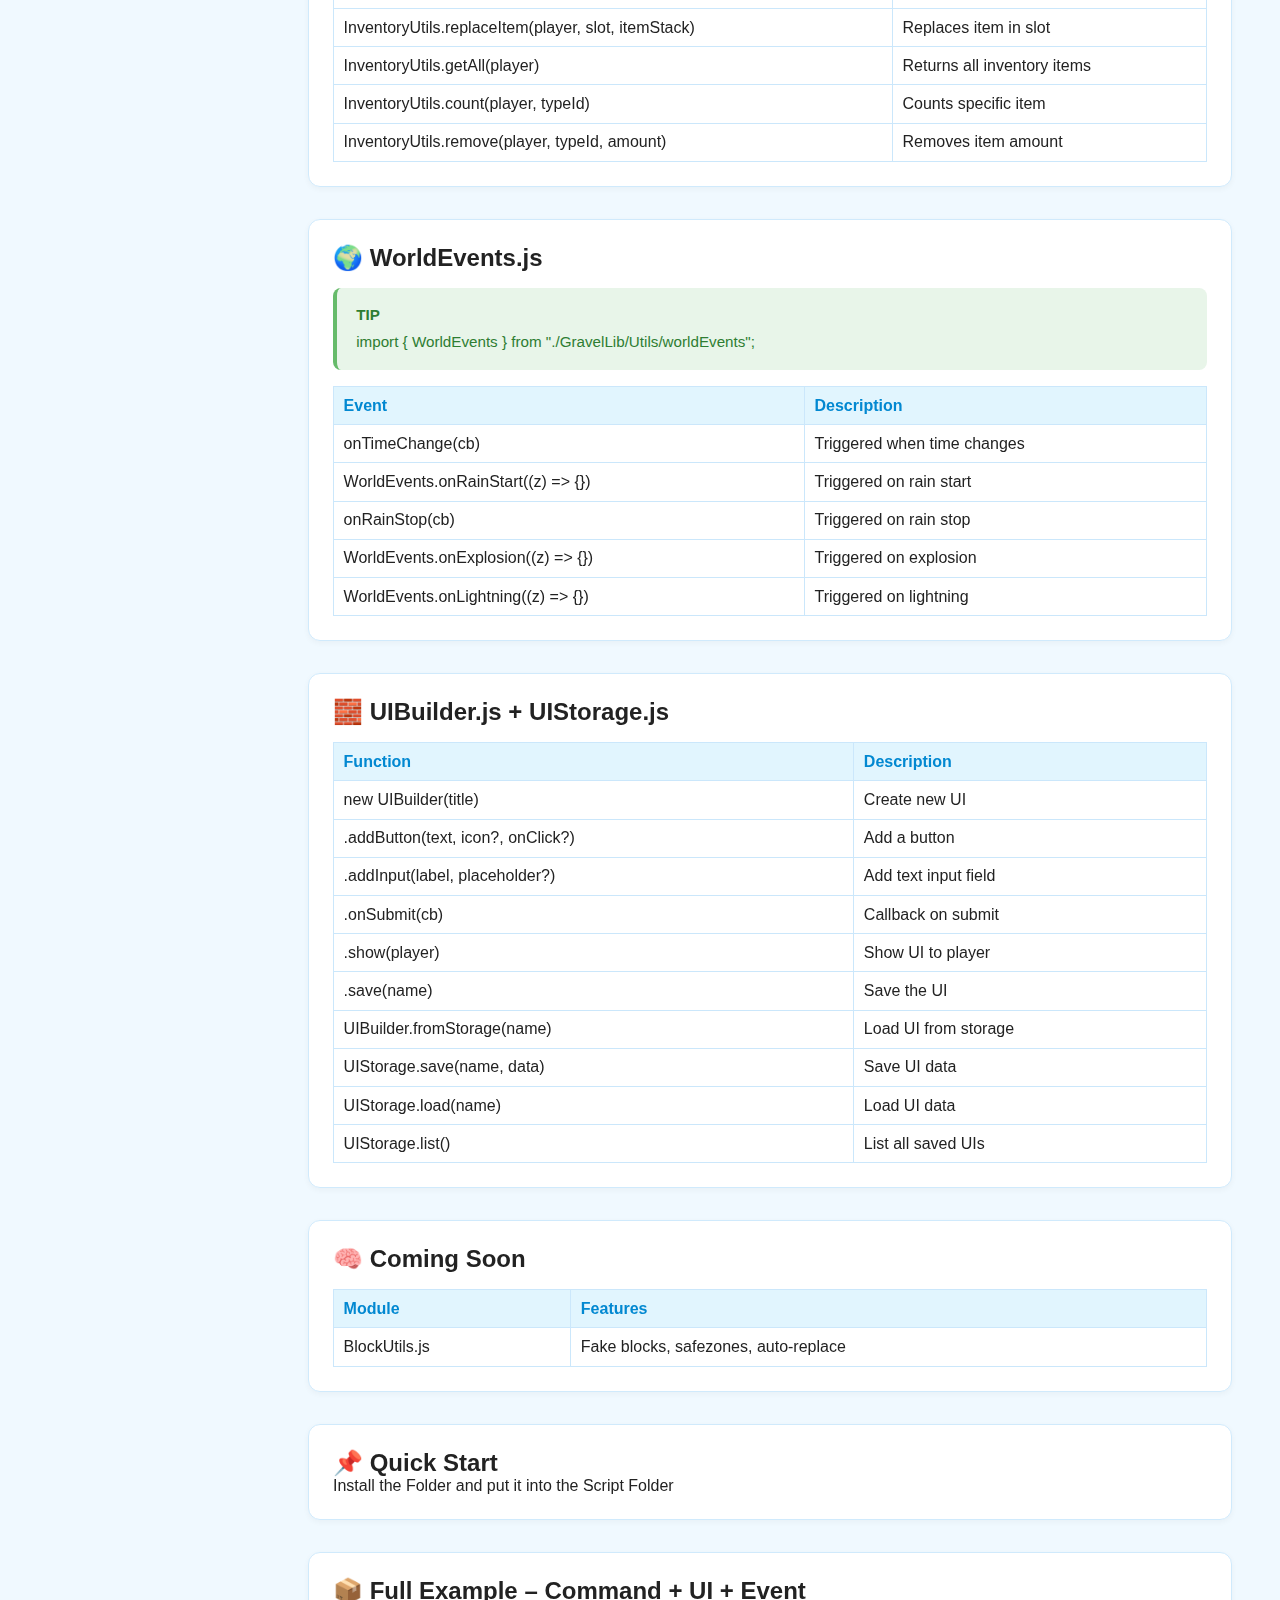
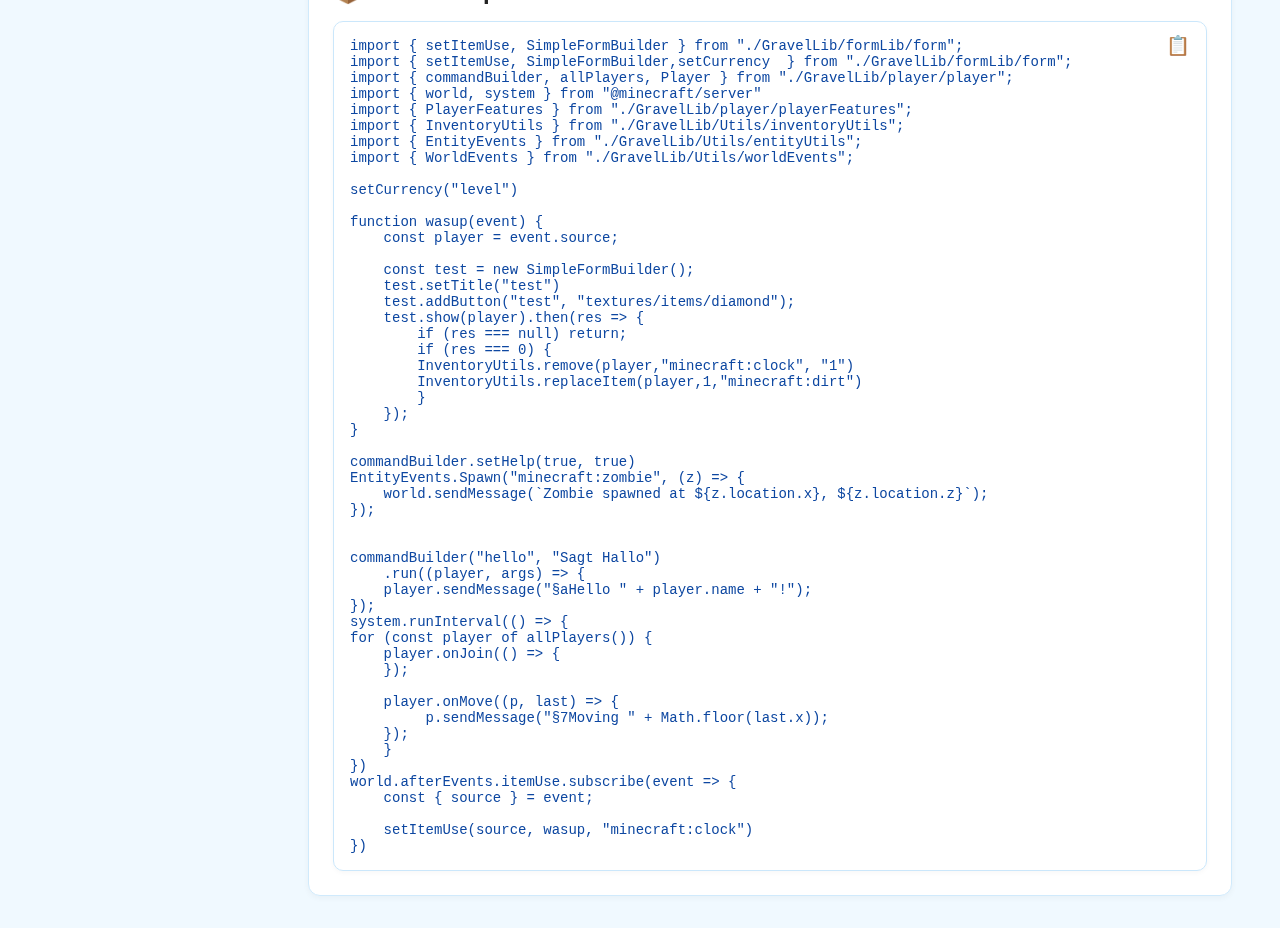
==== commit b70825de: "Update index.html" ====
--- a/index.html
+++ b/index.html
@@ -265,6 +265,45 @@
     display: inline-block;
     margin-right: 0.5rem;
   }
+}
+.notice {
+  border-radius: 8px;
+  padding: 1rem 1.2rem;
+  margin: 1rem 0;
+  font-size: 0.95rem;
+  line-height: 1.5;
+  border-left: 4px solid;
+  position: relative;
+}
+
+.notice strong {
+  display: block;
+  margin-bottom: 0.3rem;
+  font-weight: 700;
+}
+
+.notice.warning {
+  background-color: #fff8e1;
+  border-color: #ffb300;
+  color: #5d4037;
+}
+
+.notice.tip {
+  background-color: #e8f5e9;
+  border-color: #66bb6a;
+  color: #2e7d32;
+}
+
+.notice.info {
+  background-color: #e3f2fd;
+  border-color: #42a5f5;
+  color: #1565c0;
+}
+
+.notice.error {
+  background-color: #ffebee;
+  border-color: #ef5350;
+  color: #c62828;
 }
 
   </style>
@@ -321,9 +360,19 @@
           <tr><td>PlayerUtils.forceSneak(player)</td><td>Forces sneaking</td></tr>
           <tr><td>PlayerUtils.respawn(player)</td><td>Force player respawn</td></tr>
           <tr><td>PlayerUtils.getLookingBlock(player, maxDistance)</td><td>Block player is looking at</td></tr>
-          <tr><td>Player.onJoin(callback)</td><td>If player joins</td></tr>
-          <tr><td>Player.onHit(callback)</td><td>player hit</td></tr>
-          <tr><td>Player.onLeave(callback)</td><td>If the player leave</td></tr>
+          <tr><td>player.onJoin(callback)</td><td>If player joins</td></tr>
+          <tr><td>player.onHit(callback)</td><td>player hit</td></tr>
+          <tr><td>player.onLeave(callback)</td><td>If the player leave</td></tr>
+          <div class="notice warning">
+            <strong>WARNING</strong>
+            put the events into system.runInterval, or in functions with the module player
+          </div>
+          <div class="notice tip">
+            <strong>TIP</strong>
+            Put this int system.runInterval(() => { for (const player of allPlayers()) { ... } }) <br>
+            And import { allPlayers, Player } from "./GravelLib/player/player";
+          </div>
+          
         </table>
       </section>
       <section class="docs-section">
@@ -344,6 +393,10 @@
           <tr><td>InventoryUtils.getAll(player)</td><td>Returns all inventory items</td></tr>
           <tr><td>InventoryUtils.count(player, typeId)</td><td>Counts specific item</td></tr>
           <tr><td>InventoryUtils.remove(player, typeId, amount)</td><td>Removes item amount</td></tr>
+          <div class="notice tip">
+            <strong>TIP</strong>
+            import { InventoryUtils } from "./GravelLib/Utils/inventoryUtils";
+          </div>
         </table>
       </section>
 
@@ -356,6 +409,10 @@
           <tr><td>onRainStop(cb)</td><td>Triggered on rain stop</td></tr>
           <tr><td>WorldEvents.onExplosion((z) => {})</td><td>Triggered on explosion</td></tr>
           <tr><td>WorldEvents.onLightning((z) => {})</td><td>Triggered on lightning</td></tr>
+          <div class="notice tip">
+            <strong>TIP</strong>
+            import { WorldEvents } from "./GravelLib/Utils/worldEvents";
+          </div>
         </table>
       </section>
 
@@ -393,42 +450,56 @@
             <div class="code-box">
               <button class="copy-btn" onclick="copyToClipboard(document.getElementById('code-full-example').innerText)">📋</button>
               <pre><code id="code-full-example" class="language-javascript">import { setItemUse, SimpleFormBuilder } from "./GravelLib/formLib/form";
-          import { commandBuilder, PlayerEvents, player } from "./GravelLib/player/player";
-          import { world } from "@minecraft/server";
-          import { PlayerFeatures } from "./GravelLib/player/playerFeatures";
-          import { InventoryUtils } from "./GravelLib/Utils/inventoryUtils";
-          
-          function wasup(event) {
-            const player = event.source; 
-            const test = new SimpleFormBuilder();
-            test.setTitle("test")
-            test.addButton("test", "textures/items/diamond");
-            test.show(player).then(res => {
-              if (res === null) return; // Player closed the form
-              if (res === 0) { // First button selected
-                InventoryUtils.remove(player,"minecraft:clock", "1"); // Remove 1 clock from inventory / or put int 
-                InventoryUtils.replaceItem(player,1,"minecraft:dirt"); // Replace item in slot 1 with dirt
-              }
-            });
-          }
-          
-          commandBuilder.setHelp(true, true);
-          
-          commandBuilder("hello", "Say hello")
-            .run((player, args) => {
-              player.sendMessage("§aHello " + player.name + "!");
-            });
-          
-          // Allow all blocks starting with "minecraft:torch"
-          PlayerEvents.setGlobalPlaceRule(true, ["minecraft:torch*"]);
-          
-          // Allow breaking only exact "minecraft:stone"
-          PlayerEvents.setGlobalBreakRule(true, ["minecraft:stone"]);
-          
-          world.afterEvents.itemUse.subscribe(event => {
-            const { source } = event;
-            setItemUse(source, wasup, "minecraft:clock")
-          });</code></pre>
+import { setItemUse, SimpleFormBuilder,setCurrency  } from "./GravelLib/formLib/form";
+import { commandBuilder, allPlayers, Player } from "./GravelLib/player/player";
+import { world, system } from "@minecraft/server"
+import { PlayerFeatures } from "./GravelLib/player/playerFeatures";
+import { InventoryUtils } from "./GravelLib/Utils/inventoryUtils";
+import { EntityEvents } from "./GravelLib/Utils/entityUtils";
+import { WorldEvents } from "./GravelLib/Utils/worldEvents";
+                
+setCurrency("level")
+                
+function wasup(event) {
+    const player = event.source; 
+                    
+    const test = new SimpleFormBuilder();
+    test.setTitle("test")
+    test.addButton("test", "textures/items/diamond");
+    test.show(player).then(res => {
+        if (res === null) return;
+        if (res === 0) {
+        InventoryUtils.remove(player,"minecraft:clock", "1")
+        InventoryUtils.replaceItem(player,1,"minecraft:dirt")
+        }
+    });
+}
+                
+commandBuilder.setHelp(true, true)
+EntityEvents.Spawn("minecraft:zombie", (z) => {
+    world.sendMessage(`Zombie spawned at ${z.location.x}, ${z.location.z}`);
+});
+                  
+                  
+commandBuilder("hello", "Sagt Hallo")
+    .run((player, args) => {
+    player.sendMessage("§aHello " + player.name + "!");
+});
+system.runInterval(() => {
+for (const player of allPlayers()) {
+    player.onJoin(() => {
+    });
+                  
+    player.onMove((p, last) => {
+         p.sendMessage("§7Moving " + Math.floor(last.x));
+    });
+    }
+})
+world.afterEvents.itemUse.subscribe(event => {
+    const { source } = event;
+                
+    setItemUse(source, wasup, "minecraft:clock")
+})</code></pre>
             </div>
           </section>
           
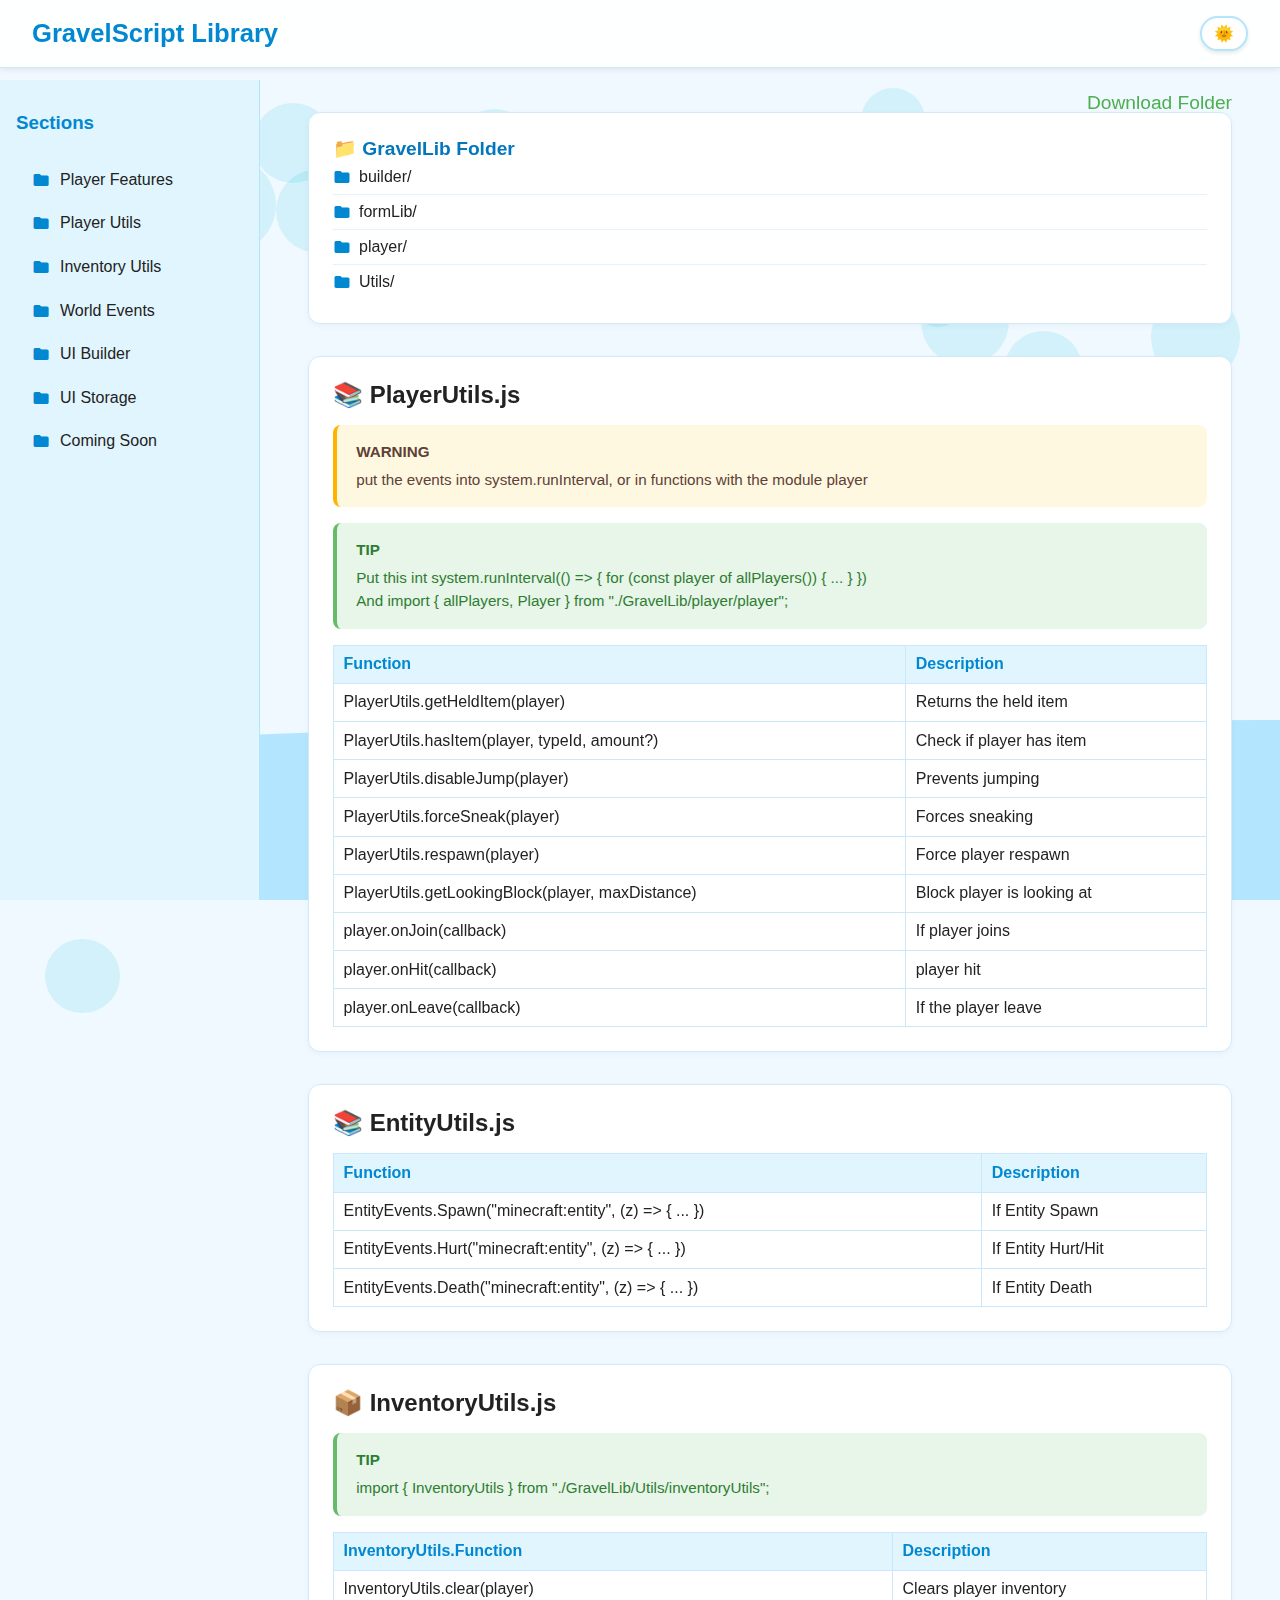
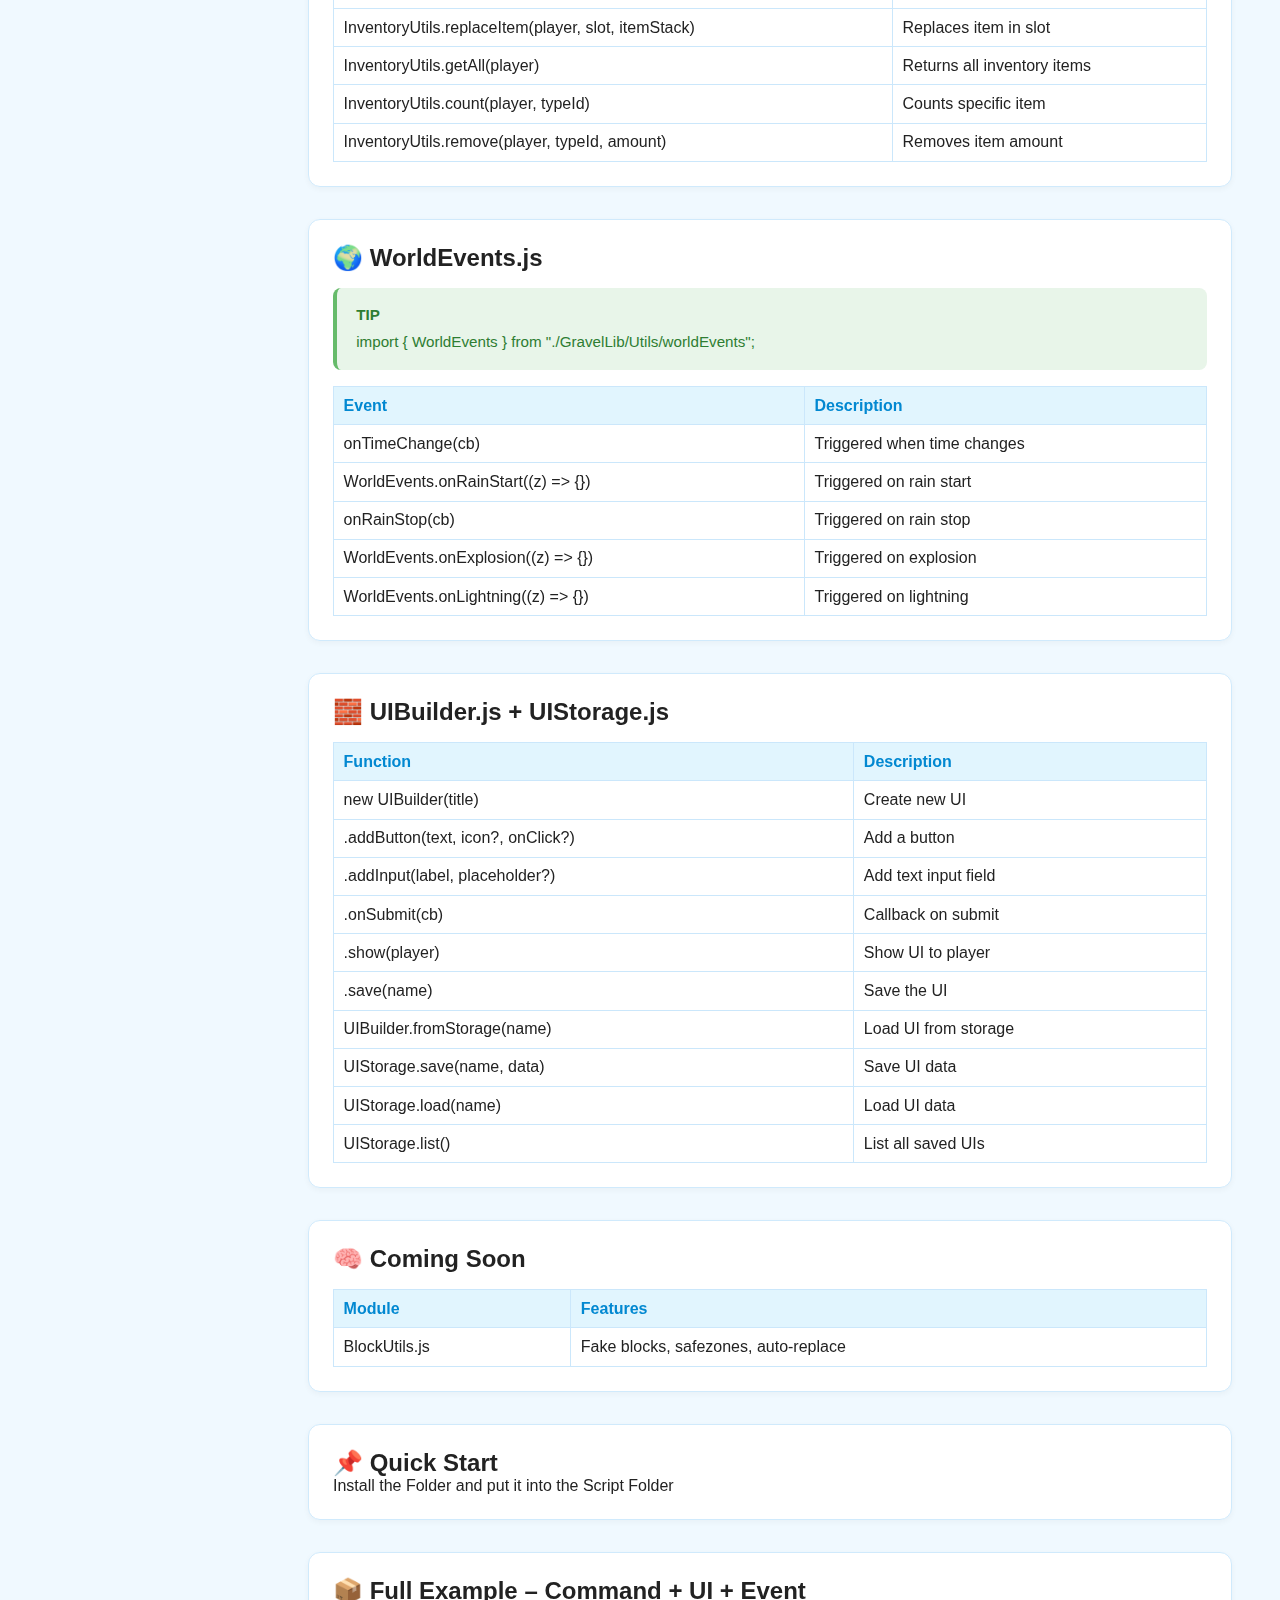
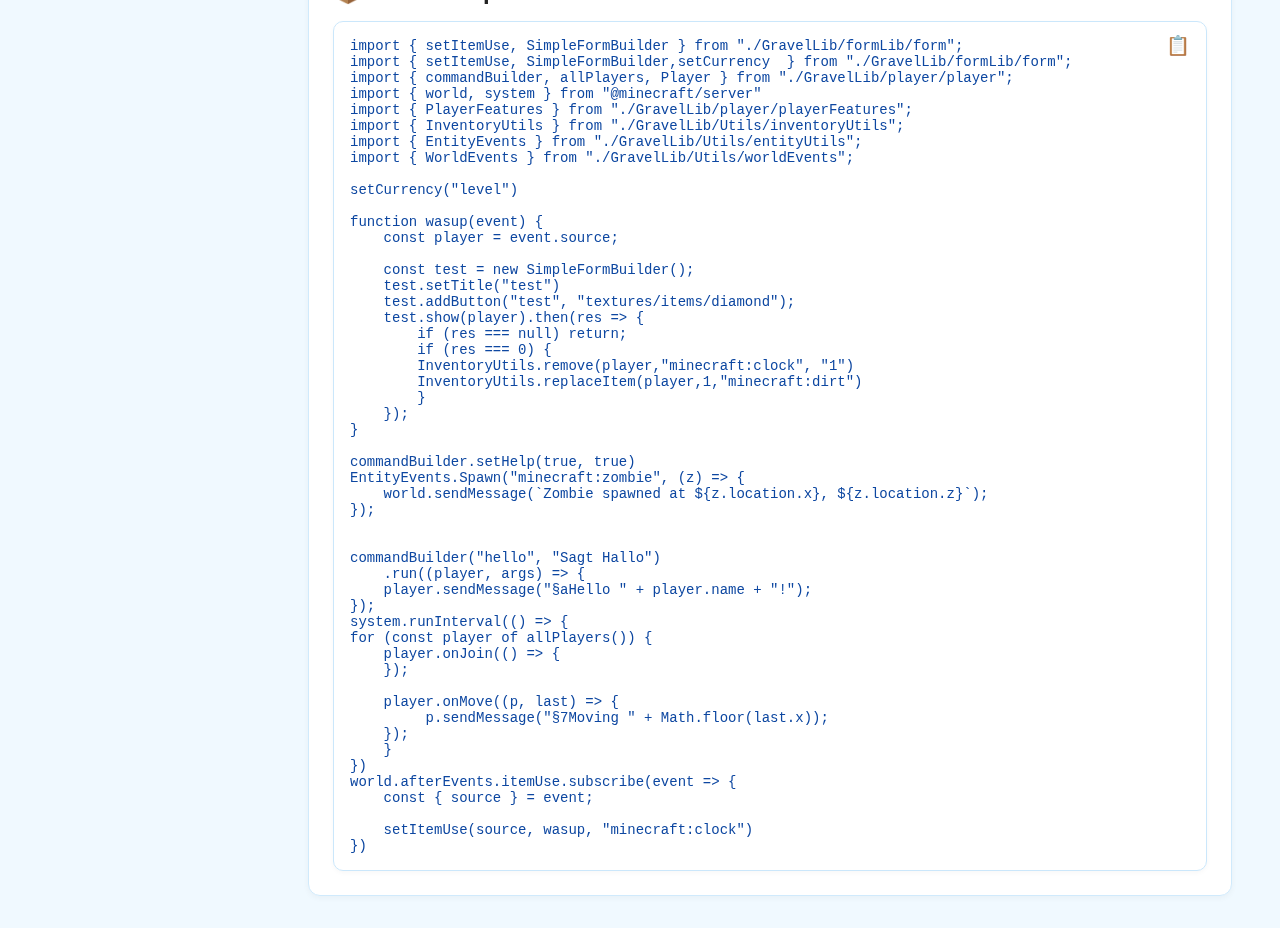
==== commit 0c1d4101: "Update index.html" ====
--- a/index.html
+++ b/index.html
@@ -11,6 +11,85 @@
   padding: 0;
   box-sizing: border-box;
 }
+body.dark {
+  background: #0a0a0a;
+  color: #e0e0e0;
+}
+body.dark table,
+body.dark th,
+body.dark td {
+  border: 1px solid #444;
+}
+
+body.dark th {
+  background: #1e1e1e;
+  color: #76baff;
+}
+
+body.dark td {
+  background: #111;
+  color: #ddd;
+}
+
+body.dark .sidebar {
+  background: #111;
+  border-color: #333;
+}
+
+body.dark .repo-box,
+body.dark .docs-section,
+body.dark .code-box {
+  background: #111;
+  border-color: #333;
+  color: #e0e0e0;
+}
+
+body.dark header {
+  background: #0f0f0fdd;
+  border-bottom: 1px solid #333;
+}
+
+body.dark a {
+  color: #76baff;
+}
+
+body.dark .entry i,
+body.dark .material-icons {
+  color: #76baff;
+}
+
+body.dark .notice.warning {
+  background-color: #3c2f00;
+  border-color: #ffb300;
+  color: #fff3cd;
+}
+
+body.dark .notice.tip {
+  background-color: #1b3b1b;
+  border-color: #66bb6a;
+  color: #dcedc8;
+}
+body.dark .entry {
+  border-bottom: 1px solid #333;
+  color: #ddd;
+}
+
+body.dark .entry span i {
+  color: #76baff;
+}
+
+body.dark .notice.info {
+  background-color: #0d47a1;
+  border-color: #42a5f5;
+  color: #bbdefb;
+}
+
+body.dark .notice.error {
+  background-color: #4f1c1c;
+  border-color: #ef5350;
+  color: #ffcdd2;
+}
+
 body {
   font-family: 'Segoe UI', sans-serif;
   background: #f0f9ff;
@@ -30,7 +109,11 @@
   z-index: 0;
   opacity: 0.25;
   pointer-events: none;
-}
+  border-top-left-radius: 100% 40%;
+  border-top-right-radius: 100% 40%;
+  animation-direction: reverse;
+}
+
 
 @keyframes waveLoopReverse {
   0% { transform: translateX(0); }
@@ -48,7 +131,10 @@
   border-top-right-radius: 100% 40%;
   animation-direction: reverse;
 }
-
+body::after,
+body.dark::after {
+  animation: waveLoopReverse 12s ease-in-out infinite;
+}
 @keyframes waveMove {
   0% { transform: translateX(0); }
   100% { transform: translateX(-100%); }
@@ -305,6 +391,35 @@
   border-color: #ef5350;
   color: #c62828;
 }
+#themeToggle {
+  background-color: #ffffff;
+  color: #0288d1;
+  border: 2px solid #b3e5fc;
+  padding: 6px 12px;
+  border-radius: 30px;
+  font-size: 1rem;
+  cursor: pointer;
+  transition: all 0.3s ease;
+  box-shadow: 0 2px 4px rgba(0,0,0,0.1);
+}
+
+#themeToggle:hover {
+  background-color: #e1f5fe;
+  color: #01579b;
+}
+
+/* Darkmode Style */
+body.dark #themeToggle {
+  background-color: #222;
+  color: #76baff;
+  border-color: #444;
+  box-shadow: 0 2px 6px rgba(0,0,0,0.4);
+}
+
+body.dark #themeToggle:hover {
+  background-color: #333;
+  color: #b3d9ff;
+}
 
   </style>
 </head>
@@ -320,10 +435,11 @@
   <header>
     <h1>GravelScript Library</h1>
     <nav>
-      <a href="#">Home</a>
-      <a href="#">Docs</a>
-      <a href="#">Download</a>
+      <a href="#"></a>
+      <a href="#"></a>
+      <a href="#"></a>
     </nav>
+    <button id="themeToggle" title="Toggle Theme">🌞</button>
   </header>
   <div class="layout">
     <aside class="sidebar">
@@ -515,6 +631,22 @@
       bubble.style.top = Math.random() * 100 + 'vh';
       document.body.appendChild(bubble);
     }
+    const toggleBtn = document.getElementById('themeToggle');
+  const body = document.body;
+
+  // Beim Laden: gespeichertes Theme anwenden
+  const savedTheme = localStorage.getItem('theme');
+  if (savedTheme === 'dark') {
+    body.classList.add('dark');
+    toggleBtn.textContent = '🌙';
+  }
+
+  // Beim Klicken: Theme umschalten
+  toggleBtn.addEventListener('click', () => {
+    const isDark = body.classList.toggle('dark');
+    localStorage.setItem('theme', isDark ? 'dark' : 'light');
+    toggleBtn.textContent = isDark ? '🌙' : '🌞';
+  });
   </script>
 </body>
 </html>
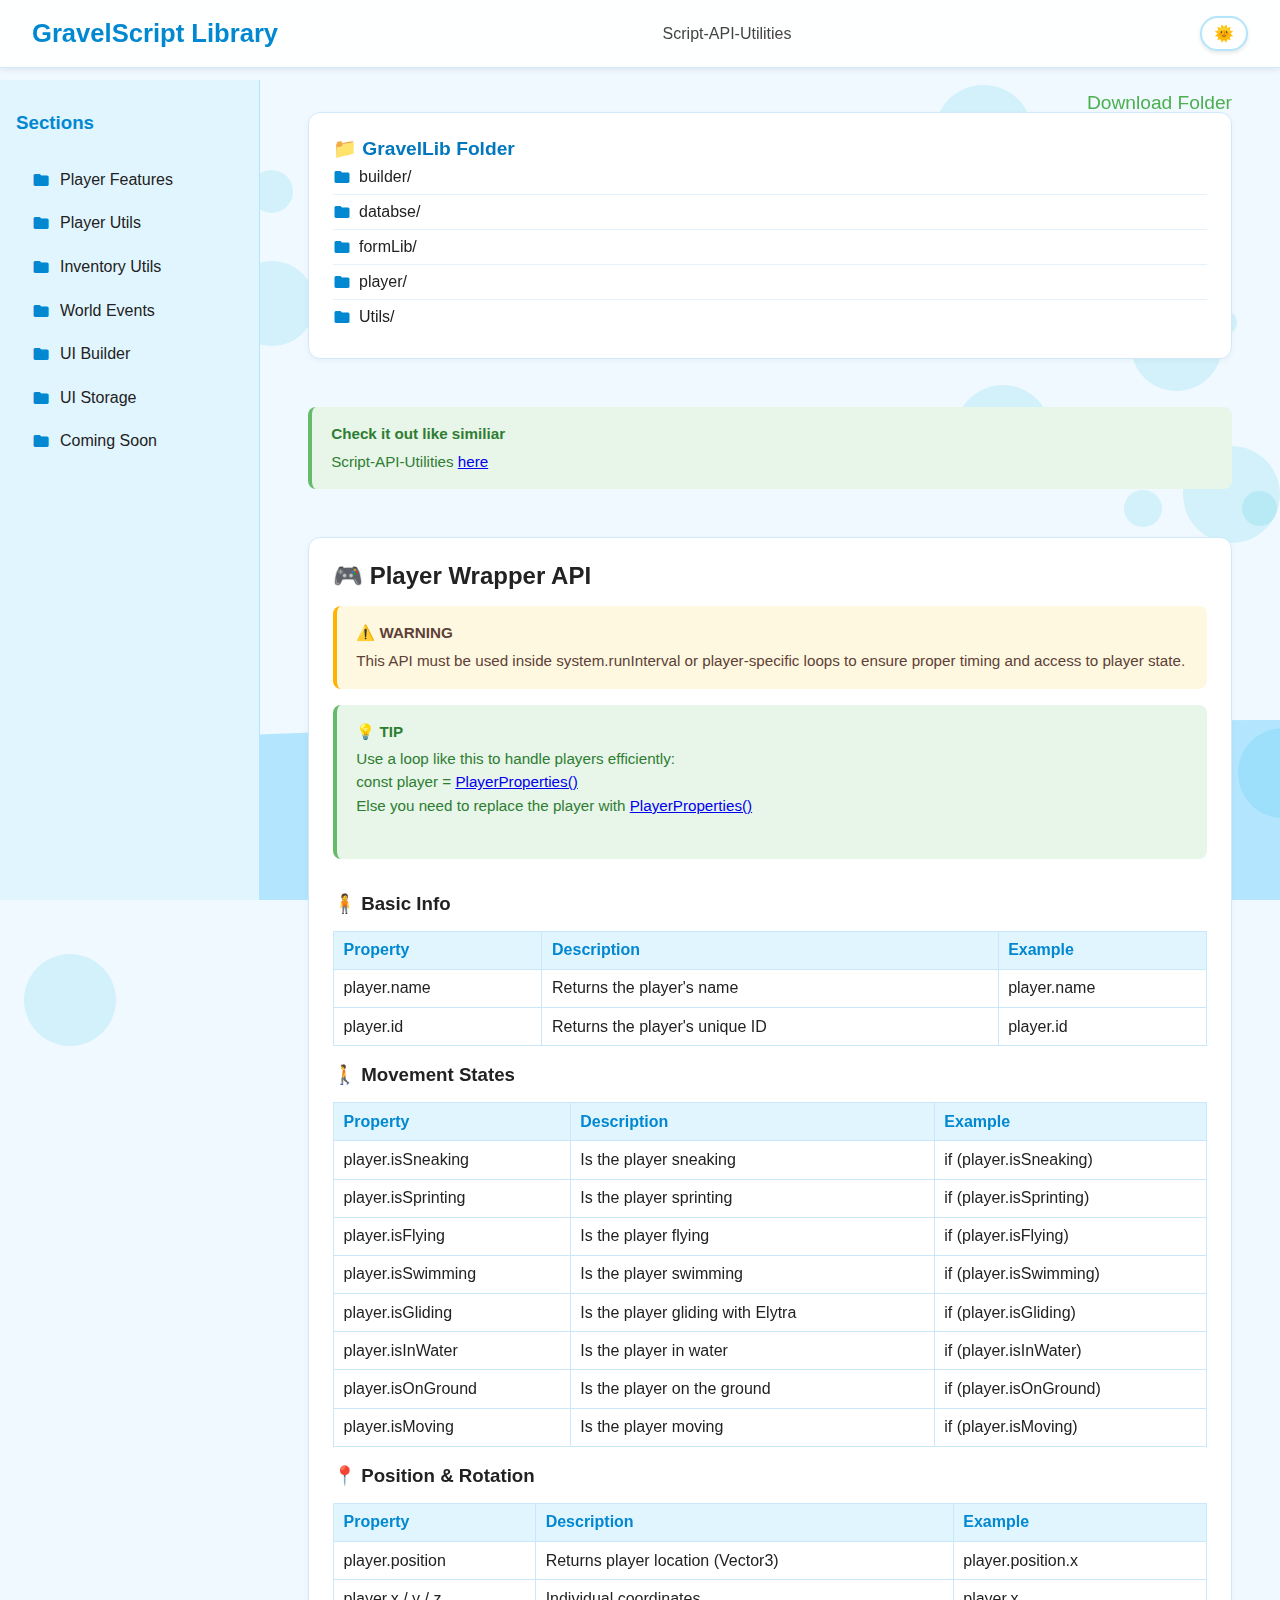
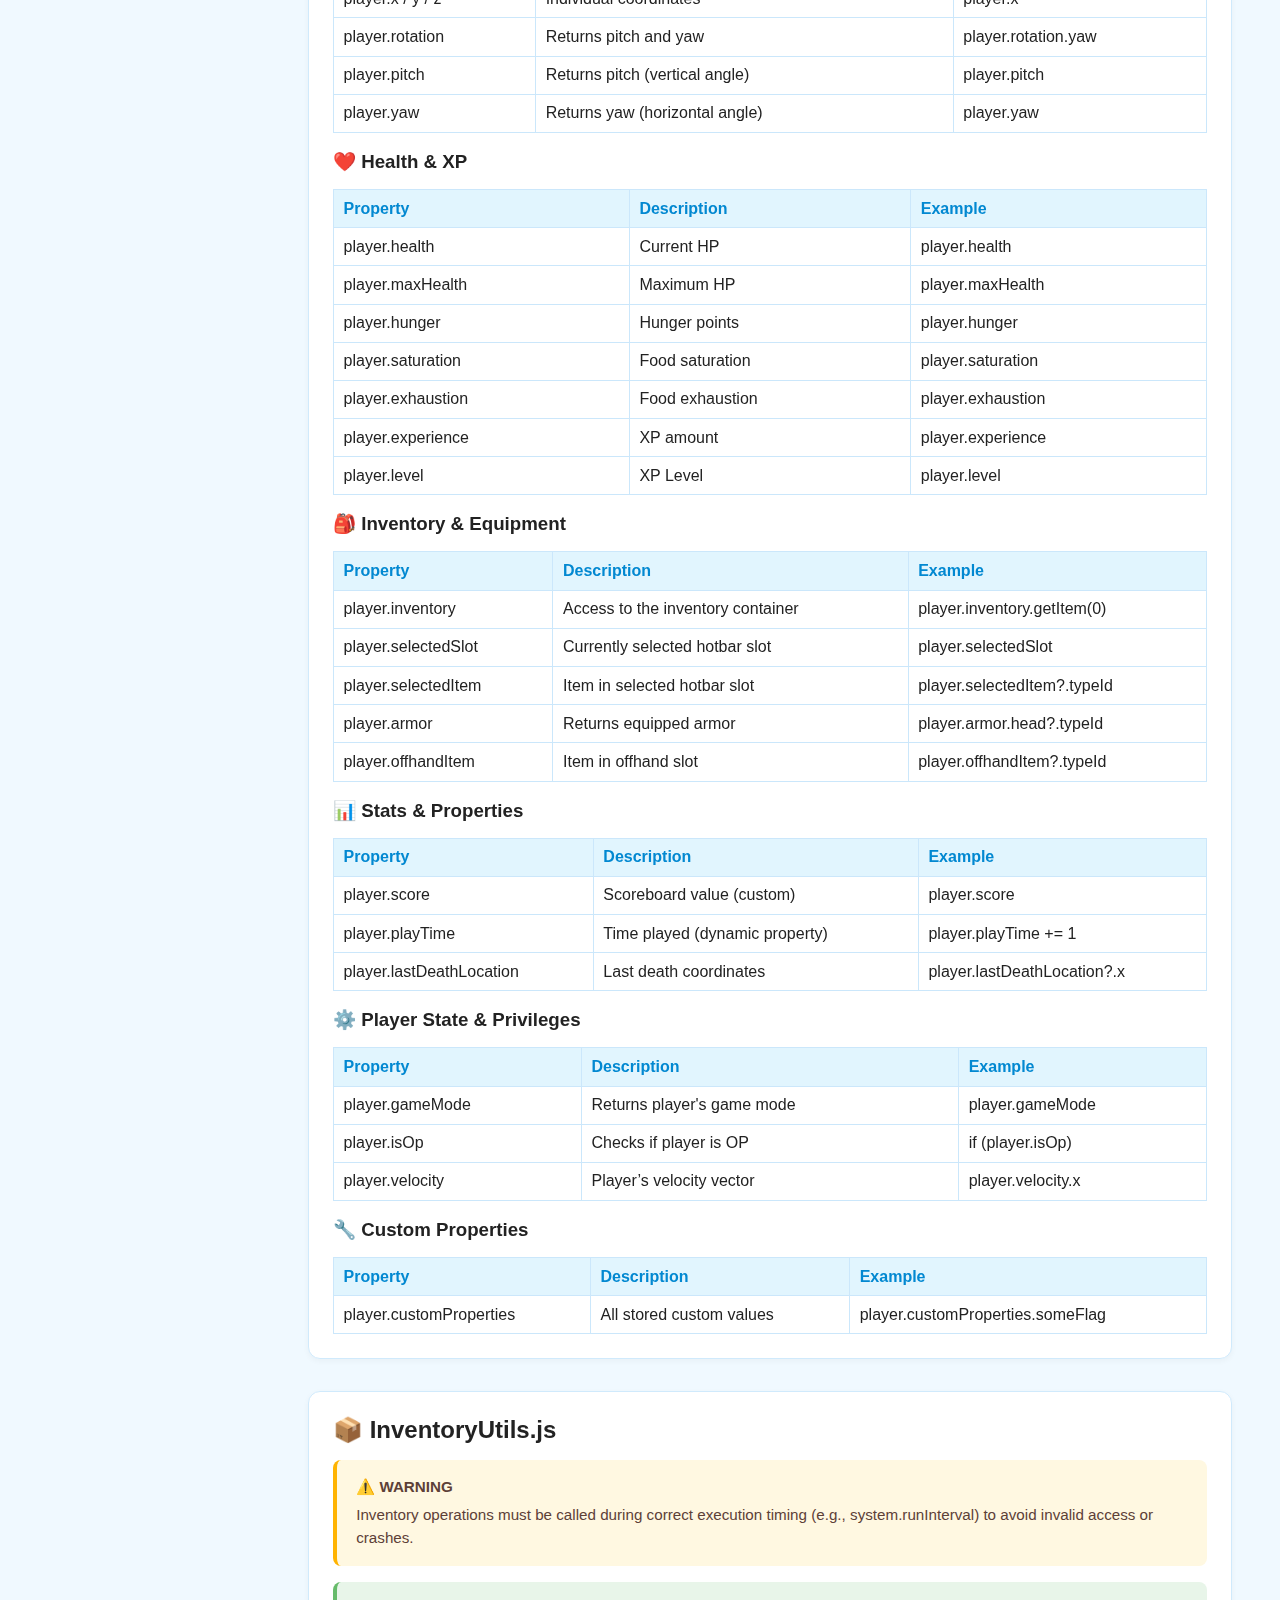
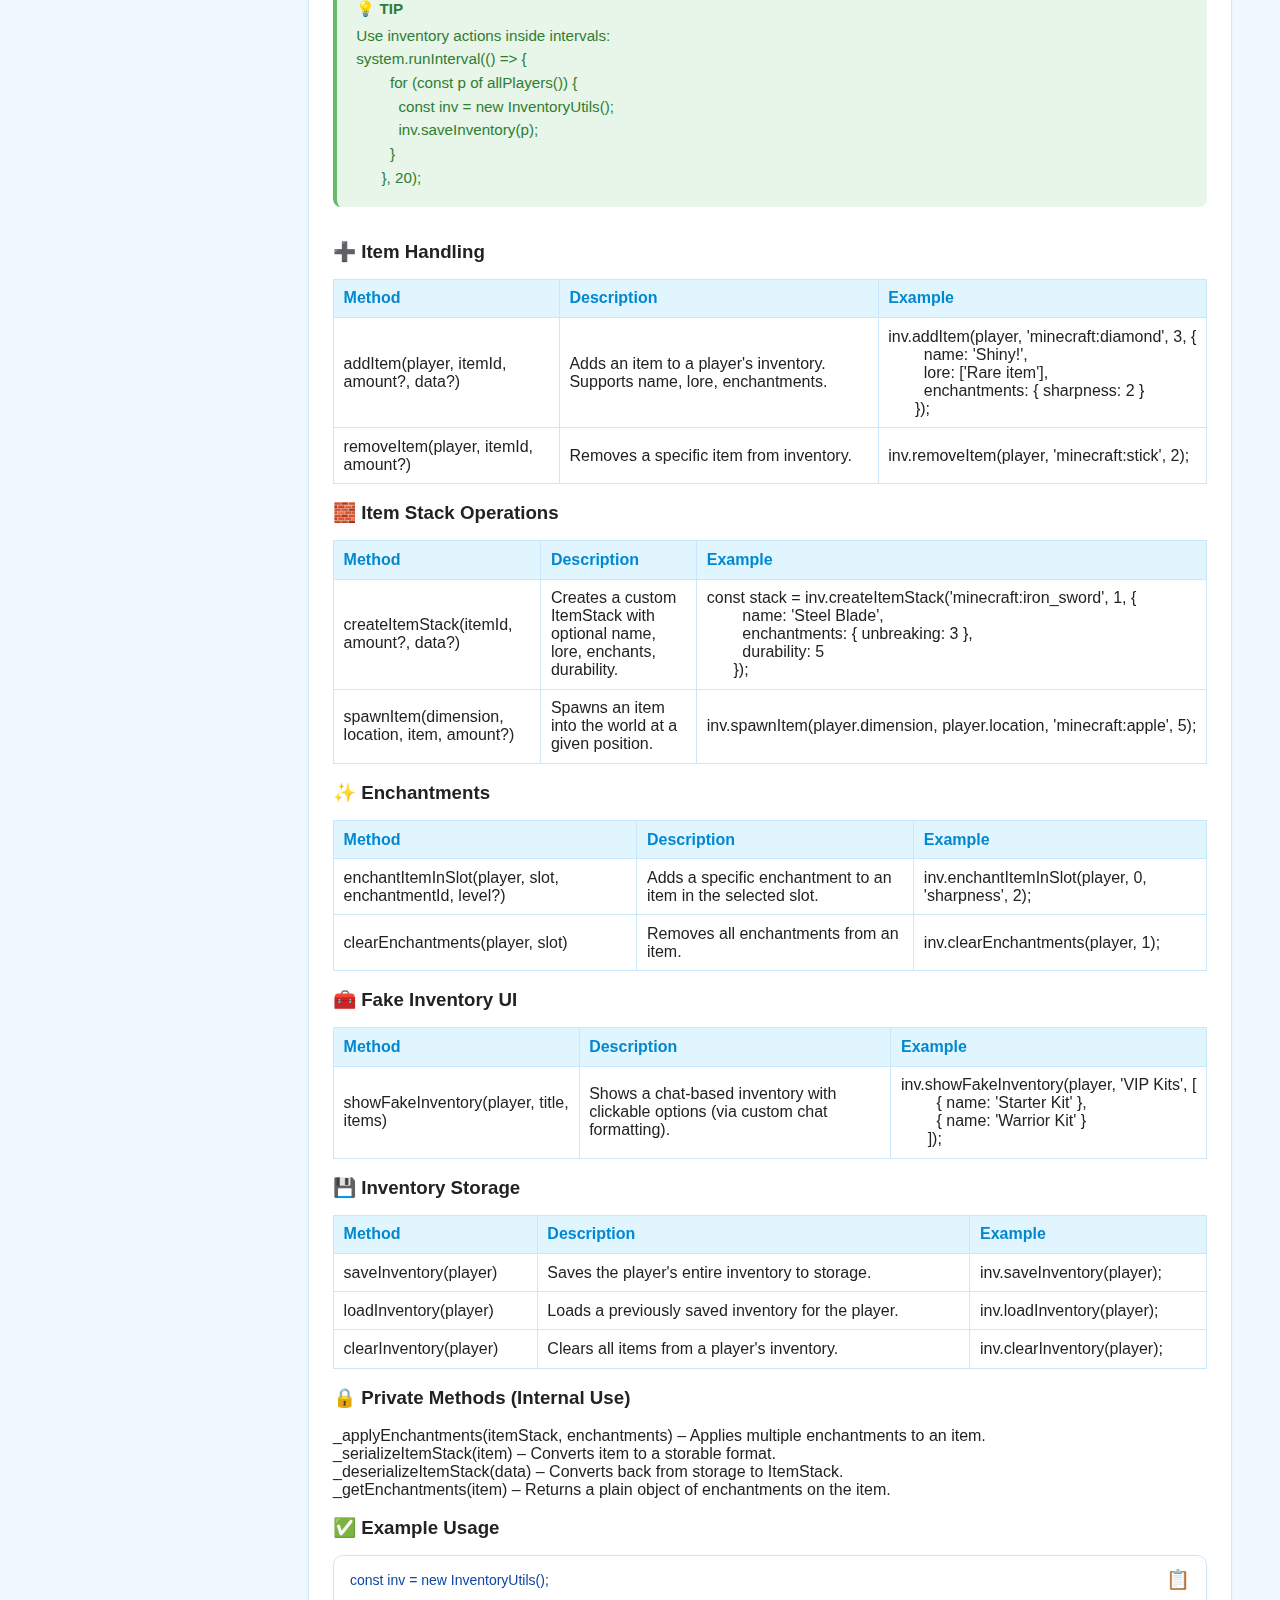
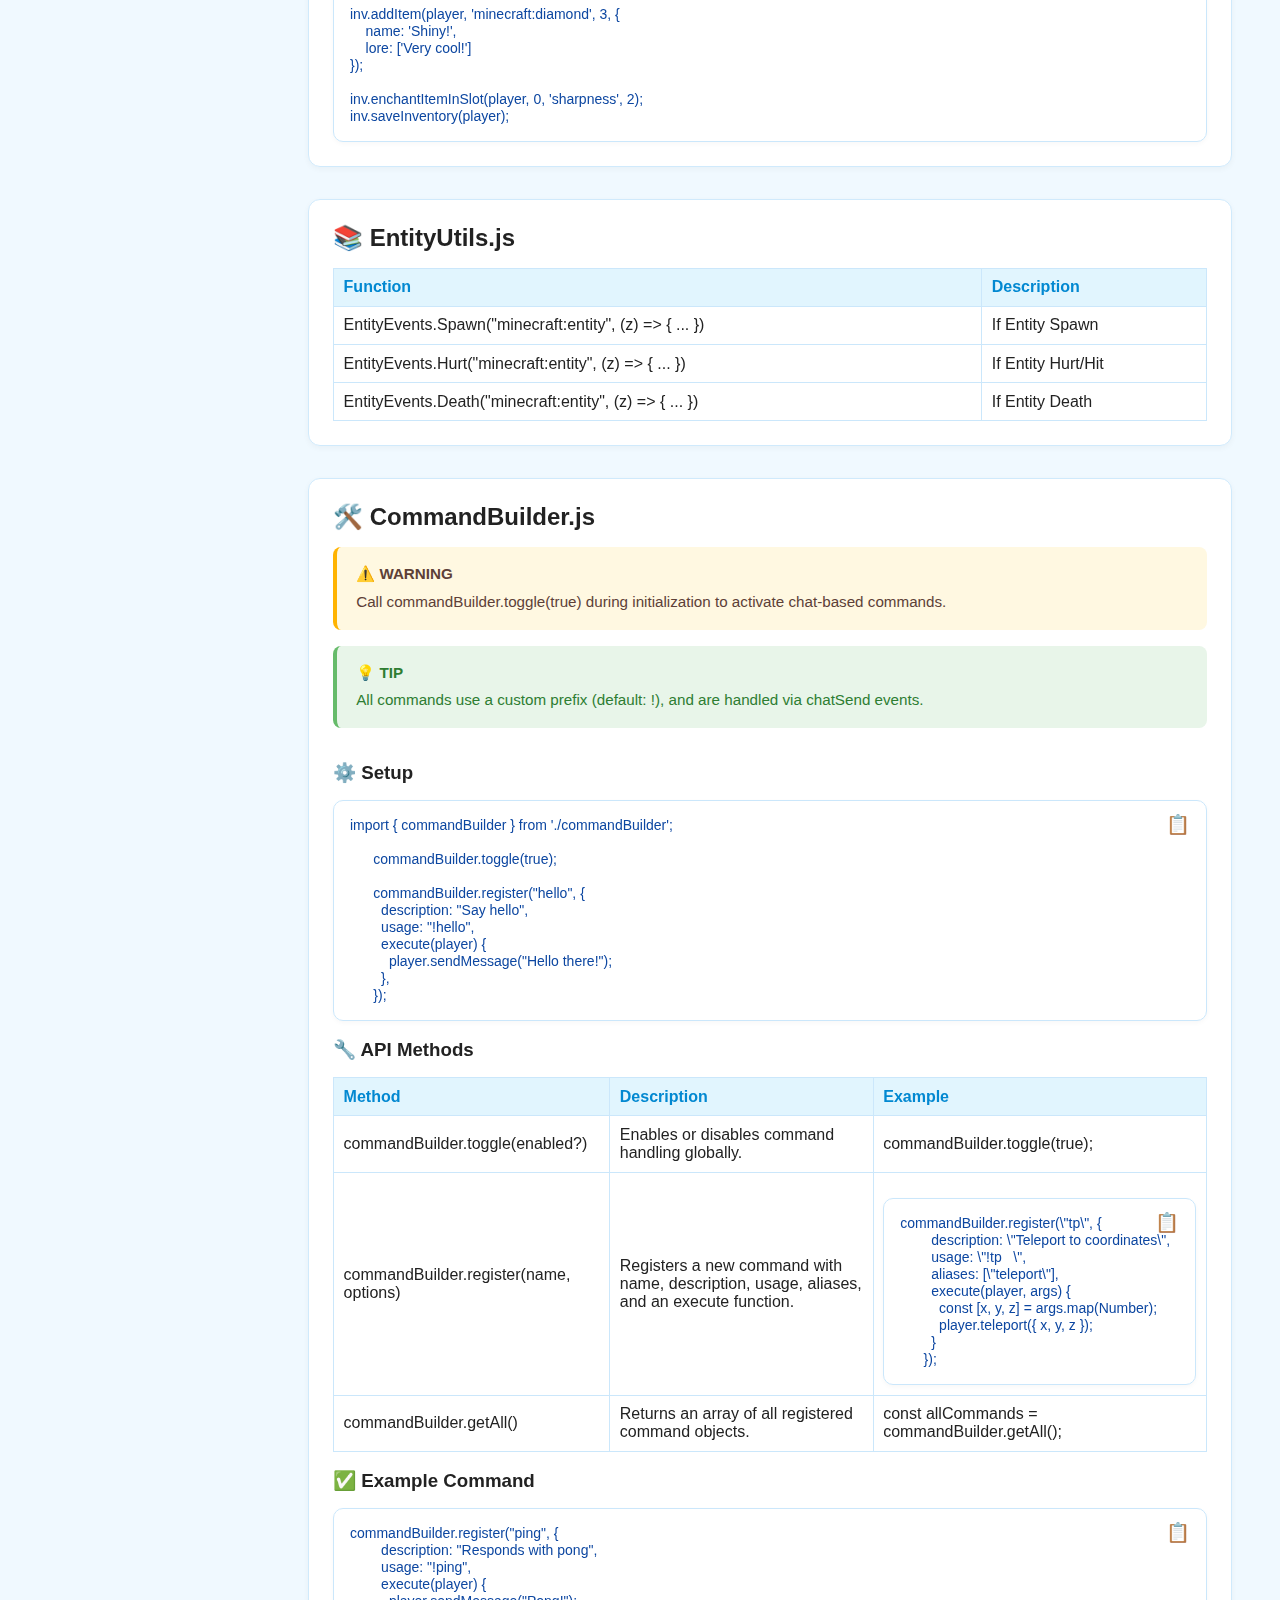
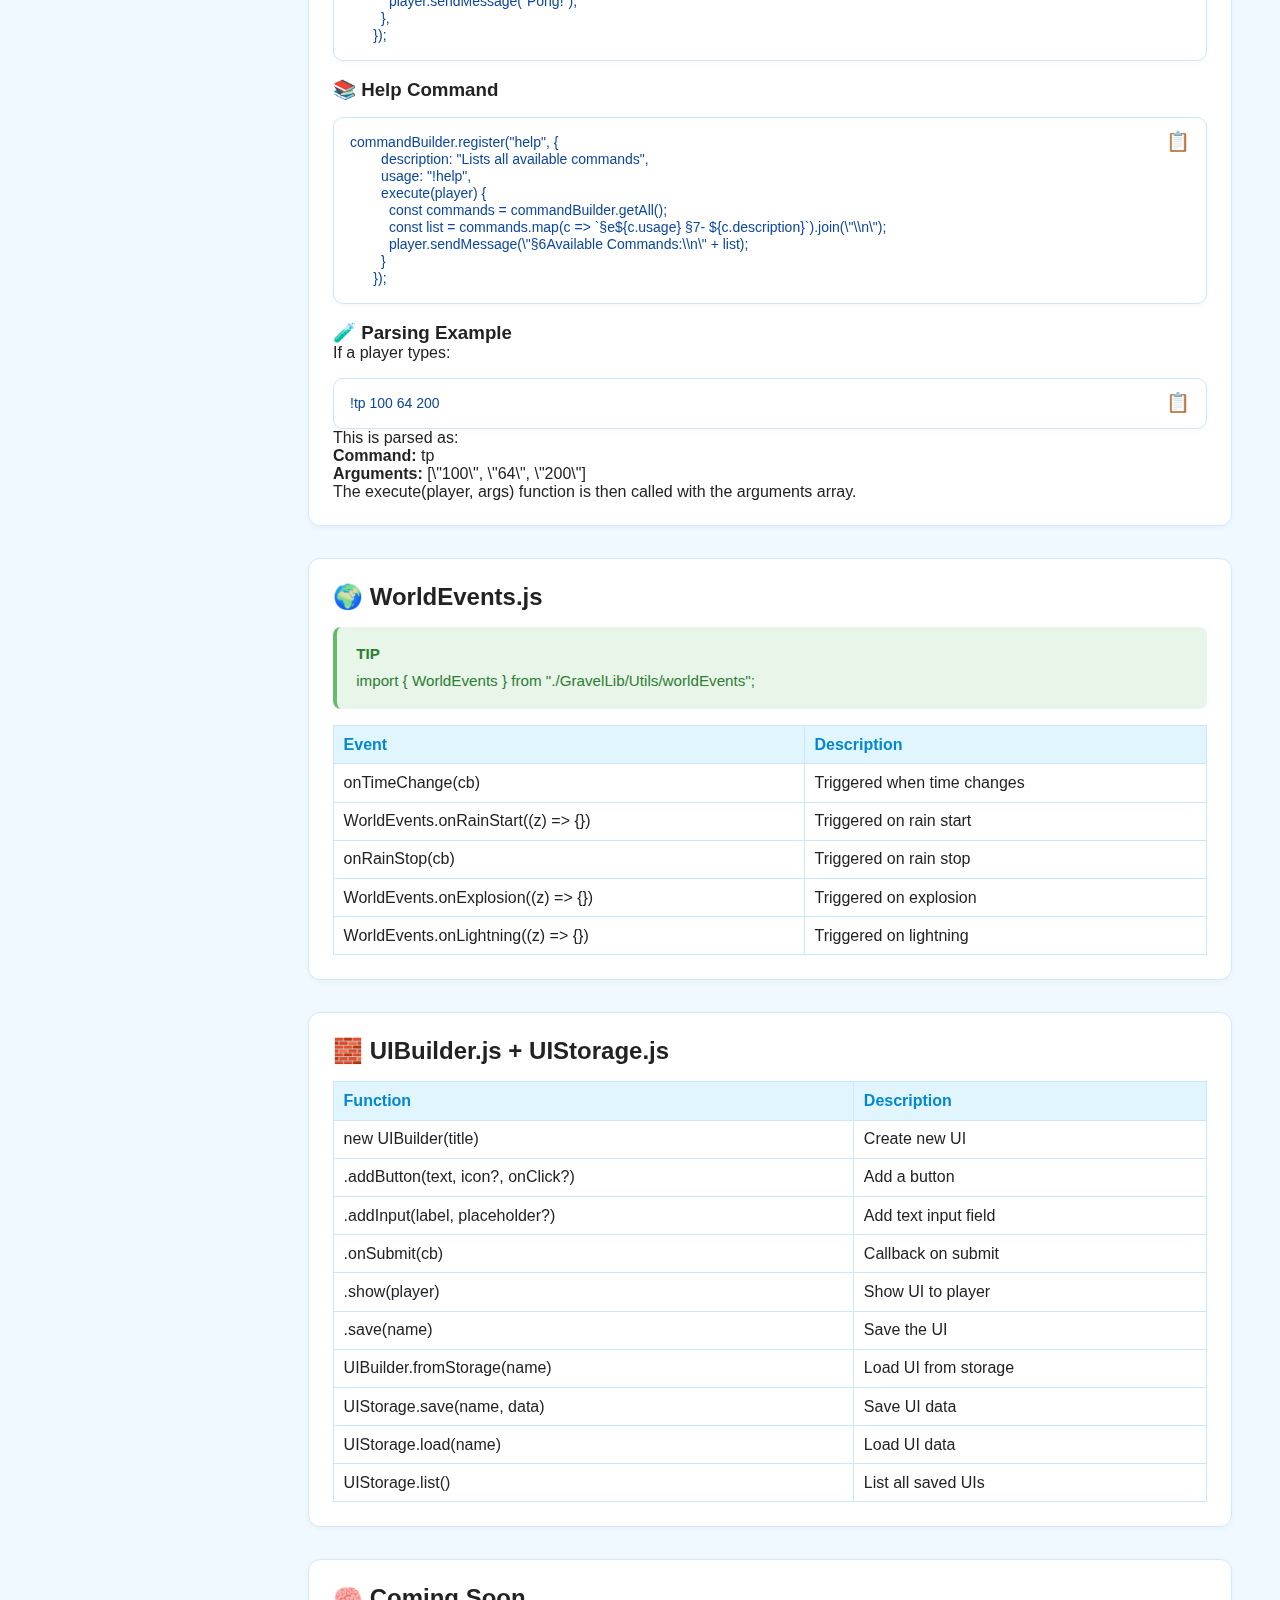
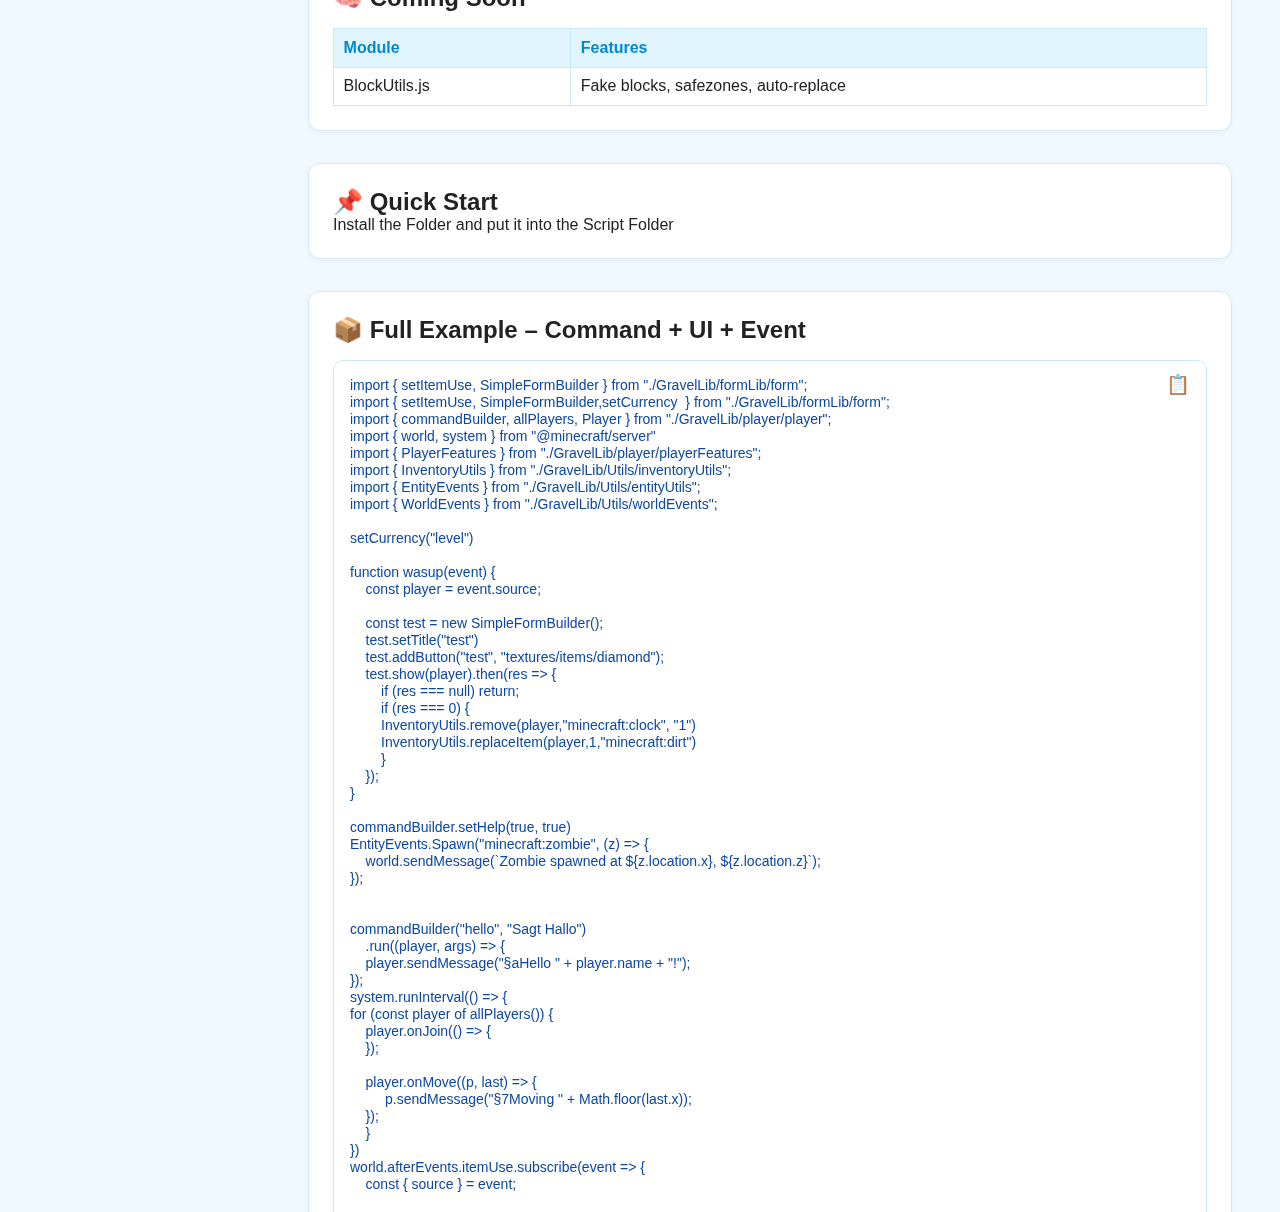
==== commit 818ad6b8: "Update index.html" ====
--- a/index.html
+++ b/index.html
@@ -15,6 +15,9 @@
   background: #0a0a0a;
   color: #e0e0e0;
 }
+code {
+    font-family: Arial, Helvetica, sans-serif;
+}
 body.dark table,
 body.dark th,
 body.dark td {
@@ -35,7 +38,9 @@
   background: #111;
   border-color: #333;
 }
-
+body.dark .code-box {
+    color: #00aeff;
+}
 body.dark .repo-box,
 body.dark .docs-section,
 body.dark .code-box {
@@ -435,13 +440,14 @@
   <header>
     <h1>GravelScript Library</h1>
     <nav>
-      <a href="#"></a>
+      <a href="https://github.com/IMvampireXD/Script-API-Utilities">Script-API-Utilities</a>
       <a href="#"></a>
       <a href="#"></a>
     </nav>
     <button id="themeToggle" title="Toggle Theme">🌞</button>
   </header>
   <div class="layout">
+    
     <aside class="sidebar">
       <h3>Sections</h3>
       <ul>
@@ -454,43 +460,343 @@
         <li><i class="material-icons">folder</i> Coming Soon</li>
       </ul>
     </aside>
+    
     <main class="content">
+
       <section class="repo-box">
         <div class="repo-header">
           <h2>📁 GravelLib Folder</h2>
           <a href="./GravelLib.zip" download><button class="download-btn">Download Folder</button></a>
         </div>
         <div class="entry"><span><i class="material-icons">folder</i> builder/</span></div>
+        <div class="entry"><span><i class="material-icons">folder</i> databse/</span></div>
         <div class="entry"><span><i class="material-icons">folder</i> formLib/</span></div>
         <div class="entry"><span><i class="material-icons">folder</i> player/</span></div>
         <div class="entry"><span><i class="material-icons">folder</i> Utils/</span></div>
        
       </section>
-      <section class="docs-section">
-        <h2>📚 PlayerUtils.js</h2>
-        <table>
-          <tr><th>Function</th><th>Description</th></tr>
-          <tr><td>PlayerUtils.getHeldItem(player)</td><td>Returns the held item</td></tr>
-          <tr><td>PlayerUtils.hasItem(player, typeId, amount?)</td><td>Check if player has item</td></tr>
-          <tr><td>PlayerUtils.disableJump(player)</td><td>Prevents jumping</td></tr>
-          <tr><td>PlayerUtils.forceSneak(player)</td><td>Forces sneaking</td></tr>
-          <tr><td>PlayerUtils.respawn(player)</td><td>Force player respawn</td></tr>
-          <tr><td>PlayerUtils.getLookingBlock(player, maxDistance)</td><td>Block player is looking at</td></tr>
-          <tr><td>player.onJoin(callback)</td><td>If player joins</td></tr>
-          <tr><td>player.onHit(callback)</td><td>player hit</td></tr>
-          <tr><td>player.onLeave(callback)</td><td>If the player leave</td></tr>
-          <div class="notice warning">
-            <strong>WARNING</strong>
-            put the events into system.runInterval, or in functions with the module player
-          </div>
-          <div class="notice tip">
-            <strong>TIP</strong>
-            Put this int system.runInterval(() => { for (const player of allPlayers()) { ... } }) <br>
-            And import { allPlayers, Player } from "./GravelLib/player/player";
-          </div>
-          
+      <div class="notice tip">
+        <strong>Check it out like similiar</strong>
+        Script-API-Utilities <a href="https://github.com/IMvampireXD/Script-API-Utilities">here</a>
+      </div>
+      <section class="docs-section" id="player-wrapper">
+        <h2>🎮 Player Wrapper API</h2>
+      
+        <div class="notice warning">
+          <strong>⚠️ WARNING</strong>
+          <p>This API must be used inside <code>system.runInterval</code> or player-specific loops to ensure proper timing and access to player state.</p>
+        </div>
+      
+        <div class="notice tip">
+          <strong>💡 TIP</strong>
+          <p>Use a loop like this to handle players efficiently:</p>
+          <pre><code class="language-javascript">const player = <a href="#">PlayerProperties()</a>
+Else you need to replace the player with <a href="#">PlayerProperties()</a>
+          </code></pre>
+        </div>
+      <br>
+        <h3>🧍 Basic Info</h3>
+        <table class="function-table">
+          <thead>
+            <tr>
+              <th>Property</th>
+              <th>Description</th>
+              <th>Example</th>
+            </tr>
+          </thead>
+          <tbody>
+            <tr>
+              <td><code>player.name</code></td>
+              <td>Returns the player's name</td>
+              <td><code>player.name</code></td>
+            </tr>
+            <tr>
+              <td><code>player.id</code></td>
+              <td>Returns the player's unique ID</td>
+              <td><code>player.id</code></td>
+            </tr>
+          </tbody>
+        </table>
+      <br>
+        <h3>🚶 Movement States</h3>
+        <table class="function-table">
+          <thead>
+            <tr>
+              <th>Property</th>
+              <th>Description</th>
+              <th>Example</th>
+            </tr>
+          </thead>
+          <tbody>
+            <tr><td><code>player.isSneaking</code></td><td>Is the player sneaking</td><td><code>if (player.isSneaking)</code></td></tr>
+            <tr><td><code>player.isSprinting</code></td><td>Is the player sprinting</td><td><code>if (player.isSprinting)</code></td></tr>
+            <tr><td><code>player.isFlying</code></td><td>Is the player flying</td><td><code>if (player.isFlying)</code></td></tr>
+            <tr><td><code>player.isSwimming</code></td><td>Is the player swimming</td><td><code>if (player.isSwimming)</code></td></tr>
+            <tr><td><code>player.isGliding</code></td><td>Is the player gliding with Elytra</td><td><code>if (player.isGliding)</code></td></tr>
+            <tr><td><code>player.isInWater</code></td><td>Is the player in water</td><td><code>if (player.isInWater)</code></td></tr>
+            <tr><td><code>player.isOnGround</code></td><td>Is the player on the ground</td><td><code>if (player.isOnGround)</code></td></tr>
+            <tr><td><code>player.isMoving</code></td><td>Is the player moving</td><td><code>if (player.isMoving)</code></td></tr>
+          </tbody>
+        </table>
+      <br>
+        <h3>📍 Position & Rotation</h3>
+        <table class="function-table">
+          <thead>
+            <tr>
+              <th>Property</th>
+              <th>Description</th>
+              <th>Example</th>
+            </tr>
+          </thead>
+          <tbody>
+            <tr><td><code>player.position</code></td><td>Returns player location (Vector3)</td><td><code>player.position.x</code></td></tr>
+            <tr><td><code>player.x / y / z</code></td><td>Individual coordinates</td><td><code>player.x</code></td></tr>
+            <tr><td><code>player.rotation</code></td><td>Returns pitch and yaw</td><td><code>player.rotation.yaw</code></td></tr>
+            <tr><td><code>player.pitch</code></td><td>Returns pitch (vertical angle)</td><td><code>player.pitch</code></td></tr>
+            <tr><td><code>player.yaw</code></td><td>Returns yaw (horizontal angle)</td><td><code>player.yaw</code></td></tr>
+          </tbody>
+        </table>
+      <br>
+        <h3>❤️ Health & XP</h3>
+        <table class="function-table">
+          <thead>
+            <tr>
+              <th>Property</th>
+              <th>Description</th>
+              <th>Example</th>
+            </tr>
+          </thead>
+          <tbody>
+            <tr><td><code>player.health</code></td><td>Current HP</td><td><code>player.health</code></td></tr>
+            <tr><td><code>player.maxHealth</code></td><td>Maximum HP</td><td><code>player.maxHealth</code></td></tr>
+            <tr><td><code>player.hunger</code></td><td>Hunger points</td><td><code>player.hunger</code></td></tr>
+            <tr><td><code>player.saturation</code></td><td>Food saturation</td><td><code>player.saturation</code></td></tr>
+            <tr><td><code>player.exhaustion</code></td><td>Food exhaustion</td><td><code>player.exhaustion</code></td></tr>
+            <tr><td><code>player.experience</code></td><td>XP amount</td><td><code>player.experience</code></td></tr>
+            <tr><td><code>player.level</code></td><td>XP Level</td><td><code>player.level</code></td></tr>
+          </tbody>
+        </table>
+      <br>
+        <h3>🎒 Inventory & Equipment</h3>
+        <table class="function-table">
+          <thead>
+            <tr>
+              <th>Property</th>
+              <th>Description</th>
+              <th>Example</th>
+            </tr>
+          </thead>
+          <tbody>
+            <tr><td><code>player.inventory</code></td><td>Access to the inventory container</td><td><code>player.inventory.getItem(0)</code></td></tr>
+            <tr><td><code>player.selectedSlot</code></td><td>Currently selected hotbar slot</td><td><code>player.selectedSlot</code></td></tr>
+            <tr><td><code>player.selectedItem</code></td><td>Item in selected hotbar slot</td><td><code>player.selectedItem?.typeId</code></td></tr>
+            <tr><td><code>player.armor</code></td><td>Returns equipped armor</td><td><code>player.armor.head?.typeId</code></td></tr>
+            <tr><td><code>player.offhandItem</code></td><td>Item in offhand slot</td><td><code>player.offhandItem?.typeId</code></td></tr>
+          </tbody>
+        </table>
+      <br>
+        <h3>📊 Stats & Properties</h3>
+        <table class="function-table">
+          <thead>
+            <tr>
+              <th>Property</th>
+              <th>Description</th>
+              <th>Example</th>
+            </tr>
+          </thead>
+          <tbody>
+            <tr><td><code>player.score</code></td><td>Scoreboard value (custom)</td><td><code>player.score</code></td></tr>
+            <tr><td><code>player.playTime</code></td><td>Time played (dynamic property)</td><td><code>player.playTime += 1</code></td></tr>
+            <tr><td><code>player.lastDeathLocation</code></td><td>Last death coordinates</td><td><code>player.lastDeathLocation?.x</code></td></tr>
+          </tbody>
+        </table>
+      <br>
+        <h3>⚙️ Player State & Privileges</h3>
+        <table class="function-table">
+          <thead>
+            <tr>
+              <th>Property</th>
+              <th>Description</th>
+              <th>Example</th>
+            </tr>
+          </thead>
+          <tbody>
+            <tr><td><code>player.gameMode</code></td><td>Returns player's game mode</td><td><code>player.gameMode</code></td></tr>
+            <tr><td><code>player.isOp</code></td><td>Checks if player is OP</td><td><code>if (player.isOp)</code></td></tr>
+            <tr><td><code>player.velocity</code></td><td>Player’s velocity vector</td><td><code>player.velocity.x</code></td></tr>
+          </tbody>
+        </table>
+      <br>
+        <h3>🔧 Custom Properties</h3>
+        <table class="function-table">
+          <thead>
+            <tr>
+              <th>Property</th>
+              <th>Description</th>
+              <th>Example</th>
+            </tr>
+          </thead>
+          <tbody>
+            <tr><td><code>player.customProperties</code></td><td>All stored custom values</td><td><code>player.customProperties.someFlag</code></td></tr>
+          </tbody>
         </table>
       </section>
+      <section class="docs-section" id="inventory-utils">
+        <h2>📦 InventoryUtils.js</h2>
+      
+        <div class="notice warning">
+          <strong>⚠️ WARNING</strong>
+          <p>Inventory operations must be called during correct execution timing (e.g., <code>system.runInterval</code>) to avoid invalid access or crashes.</p>
+        </div>
+      
+        <div class="notice tip">
+          <strong>💡 TIP</strong>
+          <p>Use inventory actions inside intervals:</p>
+          <pre><code class="language-javascript">system.runInterval(() => {
+        for (const p of allPlayers()) {
+          const inv = new InventoryUtils();
+          inv.saveInventory(p);
+        }
+      }, 20);</code></pre>
+        </div>
+      <br>
+        <h3>➕ Item Handling</h3>
+        <table class="function-table">
+          <thead>
+            <tr><th>Method</th><th>Description</th><th>Example</th></tr>
+          </thead>
+          <tbody>
+            <tr>
+              <td><code>addItem(player, itemId, amount?, data?)</code></td>
+              <td>Adds an item to a player's inventory. Supports name, lore, enchantments.</td>
+              <td>
+      <pre><code>inv.addItem(player, 'minecraft:diamond', 3, {
+        name: 'Shiny!',
+        lore: ['Rare item'],
+        enchantments: { sharpness: 2 }
+      });</code></pre>
+              </td>
+            </tr>
+            <tr>
+              <td><code>removeItem(player, itemId, amount?)</code></td>
+              <td>Removes a specific item from inventory.</td>
+              <td><code>inv.removeItem(player, 'minecraft:stick', 2);</code></td>
+            </tr>
+          </tbody>
+        </table>
+      <br>
+        <h3>🧱 Item Stack Operations</h3>
+        <table class="function-table">
+          <thead>
+            <tr><th>Method</th><th>Description</th><th>Example</th></tr>
+          </thead>
+          <tbody>
+            <tr>
+              <td><code>createItemStack(itemId, amount?, data?)</code></td>
+              <td>Creates a custom ItemStack with optional name, lore, enchants, durability.</td>
+              <td>
+      <pre><code>const stack = inv.createItemStack('minecraft:iron_sword', 1, {
+        name: 'Steel Blade',
+        enchantments: { unbreaking: 3 },
+        durability: 5
+      });</code></pre>
+              </td>
+            </tr>
+            <tr>
+              <td><code>spawnItem(dimension, location, item, amount?)</code></td>
+              <td>Spawns an item into the world at a given position.</td>
+              <td>
+      <pre><code>inv.spawnItem(player.dimension, player.location, 'minecraft:apple', 5);</code></pre>
+              </td>
+            </tr>
+          </tbody>
+        </table>
+      <br>
+        <h3>✨ Enchantments</h3>
+        <table class="function-table">
+          <thead>
+            <tr><th>Method</th><th>Description</th><th>Example</th></tr>
+          </thead>
+          <tbody>
+            <tr>
+              <td><code>enchantItemInSlot(player, slot, enchantmentId, level?)</code></td>
+              <td>Adds a specific enchantment to an item in the selected slot.</td>
+              <td><code>inv.enchantItemInSlot(player, 0, 'sharpness', 2);</code></td>
+            </tr>
+            <tr>
+              <td><code>clearEnchantments(player, slot)</code></td>
+              <td>Removes all enchantments from an item.</td>
+              <td><code>inv.clearEnchantments(player, 1);</code></td>
+            </tr>
+          </tbody>
+        </table>
+      <br>
+        <h3>🧰 Fake Inventory UI</h3>
+        <table class="function-table">
+          <thead>
+            <tr><th>Method</th><th>Description</th><th>Example</th></tr>
+          </thead>
+          <tbody>
+            <tr>
+              <td><code>showFakeInventory(player, title, items)</code></td>
+              <td>Shows a chat-based inventory with clickable options (via custom chat formatting).</td>
+              <td>
+      <pre><code>inv.showFakeInventory(player, 'VIP Kits', [
+        { name: 'Starter Kit' },
+        { name: 'Warrior Kit' }
+      ]);</code></pre>
+              </td>
+            </tr>
+          </tbody>
+        </table>
+      <br>
+        <h3>💾 Inventory Storage</h3>
+        <table class="function-table">
+          <thead>
+            <tr><th>Method</th><th>Description</th><th>Example</th></tr>
+          </thead>
+          <tbody>
+            <tr>
+              <td><code>saveInventory(player)</code></td>
+              <td>Saves the player's entire inventory to storage.</td>
+              <td><code>inv.saveInventory(player);</code></td>
+            </tr>
+            <tr>
+              <td><code>loadInventory(player)</code></td>
+              <td>Loads a previously saved inventory for the player.</td>
+              <td><code>inv.loadInventory(player);</code></td>
+            </tr>
+            <tr>
+              <td><code>clearInventory(player)</code></td>
+              <td>Clears all items from a player's inventory.</td>
+              <td><code>inv.clearInventory(player);</code></td>
+            </tr>
+          </tbody>
+        </table>
+        <br>
+        <h3>🔒 Private Methods (Internal Use)</h3>
+        <br>
+        <ul>
+          <p><code>_applyEnchantments(itemStack, enchantments)</code> – Applies multiple enchantments to an item.</p>
+          <p><code>_serializeItemStack(item)</code> – Converts item to a storable format.</p>
+          <p><code>_deserializeItemStack(data)</code> – Converts back from storage to ItemStack.</p>
+          <p><code>_getEnchantments(item)</code> – Returns a plain object of enchantments on the item.</p>
+        </ul>
+        <br>
+        <h3>✅ Example Usage</h3>
+        <div class="code-box">
+            <button class="copy-btn" onclick="copyToClipboard(document.getElementById('code-full-example').innerText)">📋</button>
+            <pre><code id="code-full-example" class="language-javascript">const inv = new InventoryUtils();
+      
+inv.addItem(player, 'minecraft:diamond', 3, {
+    name: 'Shiny!',
+    lore: ['Very cool!']
+});
+      
+inv.enchantItemInSlot(player, 0, 'sharpness', 2);
+inv.saveInventory(player);</code></pre></div>
+      </section>
+      
       <section class="docs-section">
         <h2>📚 EntityUtils.js</h2>
         <table>
@@ -500,22 +806,111 @@
           <tr><td>EntityEvents.Death("minecraft:entity", (z) => { ... })</td><td>If Entity Death</td></tr>
         </table>
       </section>
-      <section class="docs-section">
-        <h2>📦 InventoryUtils.js</h2>
-        <table>
-          <tr><th>InventoryUtils.Function</th><th>Description</th></tr>
-          <tr><td>InventoryUtils.clear(player)</td><td>Clears player inventory</td></tr>
-          <tr><td>InventoryUtils.replaceItem(player, slot, itemStack)</td><td>Replaces item in slot</td></tr>
-          <tr><td>InventoryUtils.getAll(player)</td><td>Returns all inventory items</td></tr>
-          <tr><td>InventoryUtils.count(player, typeId)</td><td>Counts specific item</td></tr>
-          <tr><td>InventoryUtils.remove(player, typeId, amount)</td><td>Removes item amount</td></tr>
-          <div class="notice tip">
-            <strong>TIP</strong>
-            import { InventoryUtils } from "./GravelLib/Utils/inventoryUtils";
-          </div>
-        </table>
+      <section class="docs-section" id="command-builder">
+        <h2>🛠️ CommandBuilder.js</h2>
+      
+        <div class="notice warning">
+          <strong>⚠️ WARNING</strong>
+          <p>Call <code>commandBuilder.toggle(true)</code> during initialization to activate chat-based commands.</p>
+        </div>
+      
+        <div class="notice tip">
+          <strong>💡 TIP</strong>
+          <p>All commands use a custom prefix (default: <code>!</code>), and are handled via <code>chatSend</code> events.</p>
+        </div>
+      <br>
+        <h3>⚙️ Setup</h3>
+        <div class="code-box">
+            <button class="copy-btn" onclick="copyToClipboard(document.getElementById('code-full-example').innerText)">📋</button>
+            <pre><code id="code-full-example" class="language-javascript">import { commandBuilder } from './commandBuilder';
+      
+      commandBuilder.toggle(true);
+      
+      commandBuilder.register("hello", {
+        description: "Say hello",
+        usage: "!hello",
+        execute(player) {
+          player.sendMessage("Hello there!");
+        },
+      });</code></pre></div>    
+      <br>
+        <h3>🔧 API Methods</h3>
+        <table class="function-table">
+          <thead>
+            <tr>
+              <th>Method</th>
+              <th>Description</th>
+              <th>Example</th>
+            </tr>
+          </thead>
+          <tbody>
+            <tr>
+              <td><code>commandBuilder.toggle(enabled?)</code></td>
+              <td>Enables or disables command handling globally.</td>
+              <td><code>commandBuilder.toggle(true);</code></td>
+            </tr>
+            <tr>
+              <td><code>commandBuilder.register(name, options)</code></td>
+              <td>Registers a new command with name, description, usage, aliases, and an execute function.</td>
+              <td>
+                <div class="code-box">
+                    <button class="copy-btn" onclick="copyToClipboard(document.getElementById('code-full-example').innerText)">📋</button>
+                    <pre><code id="code-full-example" class="language-javascript">commandBuilder.register(\"tp\", {
+        description: \"Teleport to coordinates\",
+        usage: \"!tp <x> <y> <z>\",
+        aliases: [\"teleport\"],
+        execute(player, args) {
+          const [x, y, z] = args.map(Number);
+          player.teleport({ x, y, z });
+        }
+      });</code></pre></div>
+              </td>
+            </tr>
+            <tr>
+              <td><code>commandBuilder.getAll()</code></td>
+              <td>Returns an array of all registered command objects.</td>
+              <td><code>const allCommands = commandBuilder.getAll();</code></td>
+            </tr>
+          </tbody>
+        </table>
+      <br>
+        <h3>✅ Example Command</h3>
+        <div class="code-box">
+            <button class="copy-btn" onclick="copyToClipboard(document.getElementById('code-full-example').innerText)">📋</button>
+            <pre><code id="code-full-example" class="language-javascript">commandBuilder.register("ping", {
+        description: "Responds with pong",
+        usage: "!ping",
+        execute(player) {
+          player.sendMessage("Pong!");
+        },
+      });</code></pre></div>
+      <br>
+        <h3>📚 Help Command</h3>
+        <div class="code-box">
+            <button class="copy-btn" onclick="copyToClipboard(document.getElementById('code-full-example').innerText)">📋</button>
+            <pre><code id="code-full-example" class="language-javascript">commandBuilder.register("help", {
+        description: "Lists all available commands",
+        usage: "!help",
+        execute(player) {
+          const commands = commandBuilder.getAll();
+          const list = commands.map(c => `§e${c.usage} §7- ${c.description}`).join(\"\\n\");
+          player.sendMessage(\"§6Available Commands:\\n\" + list);
+        }
+      });</code></pre></div>
+      <br>
+        <h3>🧪 Parsing Example</h3>
+        <p>If a player types:</p>
+        <div class="code-box">
+            <button class="copy-btn" onclick="copyToClipboard(document.getElementById('code-full-example').innerText)">📋</button>
+            <pre><code id="code-full-example" class="language-javascript">!tp 100 64 200</code></pre></div>
+        <p>This is parsed as:</p>
+        <ul>
+          <p><strong>  Command:</strong> <code>tp</code></p>
+          <p><strong>  Arguments:</strong> <code>[\"100\", \"64\", \"200\"]</code></p>
+        </ul>
+        <p>The <code>execute(player, args)</code> function is then called with the arguments array.</p>
       </section>
-
+      
       <section class="docs-section">
         <h2>🌍 WorldEvents.js</h2>
         <table>
@@ -531,7 +926,7 @@
           </div>
         </table>
       </section>
-
+<!-- https://github.com/IMvampireXD/Script-API-Utilities -->
       <section class="docs-section">
         <h2>🧱 UIBuilder.js + UIStorage.js</h2>
         <table>
